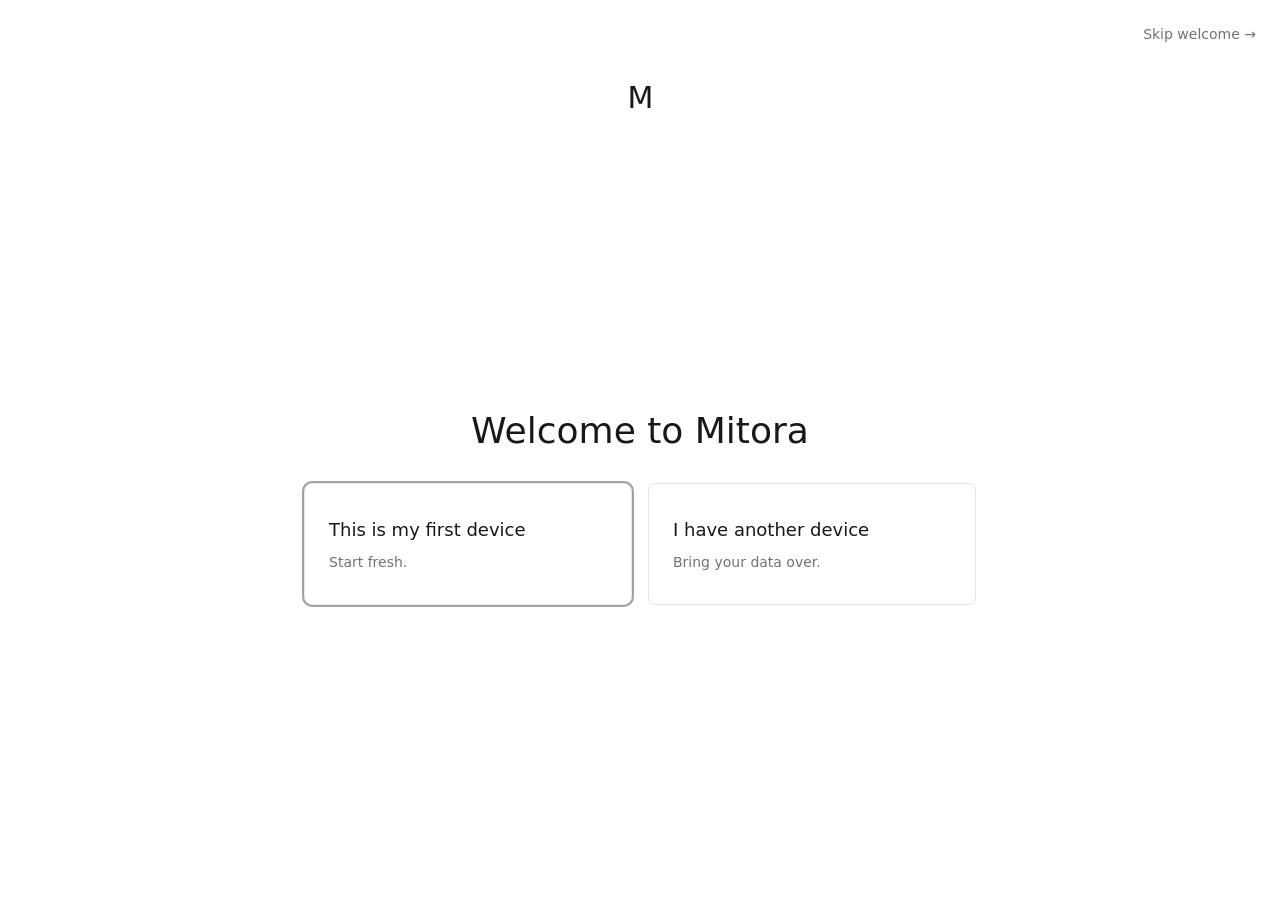
==== index.html @ 1935079d "Sync from command@6ff4329 (dirty)" ====
<!doctype html>
<html lang="en">
  <head>
    <meta charset="UTF-8" />
    <!-- Sprint 38 Phase 6a — `maximum-scale=1.0` blocks the iOS Safari
         zoom that fires when the soft keyboard opens over an input
         smaller than 16px effective. Without this, the layout zooms
         in, then the dismissed keyboard leaves a slippery 2-way
         scroll state. `user-scalable=no` is honored on Android and
         silently ignored by iOS Safari (we keep it for Android; iOS
         honors `maximum-scale=1.0` directly). Accessibility tradeoff
         accepted — Mitora's typography already meets readable sizes. -->
    <meta name="viewport" content="width=device-width, initial-scale=1.0, maximum-scale=1.0, user-scalable=no" />
    <title>Mitora</title>
    <meta name="description" content="A personal radar for the threads of fluid, high-stakes work." />
    <meta name="theme-color" content="#18181b" />

    <!-- Open Graph -->
    <meta property="og:title" content="Mitora" />
    <meta property="og:description" content="The threads of your work, kept in view." />
    <meta property="og:type" content="website" />
    <meta property="og:url" content="https://mitora.io" />
    <meta property="og:image" content="https://mitora.io/og-image.png" />

    <!-- Twitter card -->
    <meta name="twitter:card" content="summary_large_image" />
    <meta name="twitter:title" content="Mitora" />
    <meta name="twitter:description" content="The threads of your work, kept in view." />
    <meta name="twitter:image" content="https://mitora.io/og-image.png" />

    <!-- Favicons -->
    <link rel="icon" type="image/svg+xml" href="/favicon.svg" />
    <link rel="icon" type="image/png" sizes="32x32" href="/favicon-32.png" />
    <link rel="icon" type="image/png" sizes="16x16" href="/favicon-16.png" />
    <link rel="apple-touch-icon" sizes="180x180" href="/apple-touch-icon.png" />
    <script type="module" crossorigin src="/assets/index-Bx34TsAL.js"></script>
    <link rel="stylesheet" crossorigin href="/assets/index-BSaLr0aT.css">
  <link rel="manifest" href="/manifest.webmanifest"><script id="vite-plugin-pwa:register-sw" src="/registerSW.js"></script></head>
  <body class="bg-surface dark:bg-surface-dark text-zinc-900 dark:text-zinc-100 font-sans antialiased">
    <div id="root"></div>
  </body>
</html>
---- assets/index-BSaLr0aT.css ----
*,:before,:after{--tw-border-spacing-x: 0;--tw-border-spacing-y: 0;--tw-translate-x: 0;--tw-translate-y: 0;--tw-rotate: 0;--tw-skew-x: 0;--tw-skew-y: 0;--tw-scale-x: 1;--tw-scale-y: 1;--tw-pan-x: ;--tw-pan-y: ;--tw-pinch-zoom: ;--tw-scroll-snap-strictness: proximity;--tw-gradient-from-position: ;--tw-gradient-via-position: ;--tw-gradient-to-position: ;--tw-ordinal: ;--tw-slashed-zero: ;--tw-numeric-figure: ;--tw-numeric-spacing: ;--tw-numeric-fraction: ;--tw-ring-inset: ;--tw-ring-offset-width: 0px;--tw-ring-offset-color: #fff;--tw-ring-color: rgb(59 130 246 / .5);--tw-ring-offset-shadow: 0 0 #0000;--tw-ring-shadow: 0 0 #0000;--tw-shadow: 0 0 #0000;--tw-shadow-colored: 0 0 #0000;--tw-blur: ;--tw-brightness: ;--tw-contrast: ;--tw-grayscale: ;--tw-hue-rotate: ;--tw-invert: ;--tw-saturate: ;--tw-sepia: ;--tw-drop-shadow: ;--tw-backdrop-blur: ;--tw-backdrop-brightness: ;--tw-backdrop-contrast: ;--tw-backdrop-grayscale: ;--tw-backdrop-hue-rotate: ;--tw-backdrop-invert: ;--tw-backdrop-opacity: ;--tw-backdrop-saturate: ;--tw-backdrop-sepia: ;--tw-contain-size: ;--tw-contain-layout: ;--tw-contain-paint: ;--tw-contain-style: }::backdrop{--tw-border-spacing-x: 0;--tw-border-spacing-y: 0;--tw-translate-x: 0;--tw-translate-y: 0;--tw-rotate: 0;--tw-skew-x: 0;--tw-skew-y: 0;--tw-scale-x: 1;--tw-scale-y: 1;--tw-pan-x: ;--tw-pan-y: ;--tw-pinch-zoom: ;--tw-scroll-snap-strictness: proximity;--tw-gradient-from-position: ;--tw-gradient-via-position: ;--tw-gradient-to-position: ;--tw-ordinal: ;--tw-slashed-zero: ;--tw-numeric-figure: ;--tw-numeric-spacing: ;--tw-numeric-fraction: ;--tw-ring-inset: ;--tw-ring-offset-width: 0px;--tw-ring-offset-color: #fff;--tw-ring-color: rgb(59 130 246 / .5);--tw-ring-offset-shadow: 0 0 #0000;--tw-ring-shadow: 0 0 #0000;--tw-shadow: 0 0 #0000;--tw-shadow-colored: 0 0 #0000;--tw-blur: ;--tw-brightness: ;--tw-contrast: ;--tw-grayscale: ;--tw-hue-rotate: ;--tw-invert: ;--tw-saturate: ;--tw-sepia: ;--tw-drop-shadow: ;--tw-backdrop-blur: ;--tw-backdrop-brightness: ;--tw-backdrop-contrast: ;--tw-backdrop-grayscale: ;--tw-backdrop-hue-rotate: ;--tw-backdrop-invert: ;--tw-backdrop-opacity: ;--tw-backdrop-saturate: ;--tw-backdrop-sepia: ;--tw-contain-size: ;--tw-contain-layout: ;--tw-contain-paint: ;--tw-contain-style: }*,:before,:after{box-sizing:border-box;border-width:0;border-style:solid;border-color:#e5e7eb}:before,:after{--tw-content: ""}html,:host{line-height:1.5;-webkit-text-size-adjust:100%;-moz-tab-size:4;-o-tab-size:4;tab-size:4;font-family:Inter,system-ui,-apple-system,BlinkMacSystemFont,Segoe UI,Roboto,sans-serif;font-feature-settings:normal;font-variation-settings:normal;-webkit-tap-highlight-color:transparent}body{margin:0;line-height:inherit}hr{height:0;color:inherit;border-top-width:1px}abbr:where([title]){-webkit-text-decoration:underline dotted;text-decoration:underline dotted}h1,h2,h3,h4,h5,h6{font-size:inherit;font-weight:inherit}a{color:inherit;text-decoration:inherit}b,strong{font-weight:bolder}code,kbd,samp,pre{font-family:ui-monospace,SFMono-Regular,Menlo,Monaco,Consolas,Liberation Mono,Courier New,monospace;font-feature-settings:normal;font-variation-settings:normal;font-size:1em}small{font-size:80%}sub,sup{font-size:75%;line-height:0;position:relative;vertical-align:baseline}sub{bottom:-.25em}sup{top:-.5em}table{text-indent:0;border-color:inherit;border-collapse:collapse}button,input,optgroup,select,textarea{font-family:inherit;font-feature-settings:inherit;font-variation-settings:inherit;font-size:100%;font-weight:inherit;line-height:inherit;letter-spacing:inherit;color:inherit;margin:0;padding:0}button,select{text-transform:none}button,input:where([type=button]),input:where([type=reset]),input:where([type=submit]){-webkit-appearance:button;background-color:transparent;background-image:none}:-moz-focusring{outline:auto}:-moz-ui-invalid{box-shadow:none}progress{vertical-align:baseline}::-webkit-inner-spin-button,::-webkit-outer-spin-button{height:auto}[type=search]{-webkit-appearance:textfield;outline-offset:-2px}::-webkit-search-decoration{-webkit-appearance:none}::-webkit-file-upload-button{-webkit-appearance:button;font:inherit}summary{display:list-item}blockquote,dl,dd,h1,h2,h3,h4,h5,h6,hr,figure,p,pre{margin:0}fieldset{margin:0;padding:0}legend{padding:0}ol,ul,menu{list-style:none;margin:0;padding:0}dialog{padding:0}textarea{resize:vertical}input::-moz-placeholder,textarea::-moz-placeholder{opacity:1;color:#9ca3af}input::placeholder,textarea::placeholder{opacity:1;color:#9ca3af}button,[role=button]{cursor:pointer}:disabled{cursor:default}img,svg,video,canvas,audio,iframe,embed,object{display:block;vertical-align:middle}img,video{max-width:100%;height:auto}[hidden]:where(:not([hidden=until-found])){display:none}*{border-color:#00000014}@media(prefers-color-scheme:dark){*{border-color:#ffffff14}}.container{width:100%}@media(min-width:640px){.container{max-width:640px}}@media(min-width:768px){.container{max-width:768px}}@media(min-width:1024px){.container{max-width:1024px}}@media(min-width:1280px){.container{max-width:1280px}}@media(min-width:1536px){.container{max-width:1536px}}.sr-only{position:absolute;width:1px;height:1px;padding:0;margin:-1px;overflow:hidden;clip:rect(0,0,0,0);white-space:nowrap;border-width:0}.pointer-events-none{pointer-events:none}.\!visible{visibility:visible!important}.visible{visibility:visible}.invisible{visibility:hidden}.collapse{visibility:collapse}.static{position:static}.fixed{position:fixed}.absolute{position:absolute}.relative{position:relative}.sticky{position:sticky}.inset-0{top:0;right:0;bottom:0;left:0}.inset-x-0{left:0;right:0}.inset-y-0{top:0;bottom:0}.bottom-0{bottom:0}.bottom-6{bottom:1.5rem}.left-0{left:0}.left-1{left:.25rem}.left-1\/2{left:50%}.left-2\.5{left:.625rem}.left-6{left:1.5rem}.left-\[50\%\]{left:50%}.left-rail{left:3.25rem}.right-0{right:0}.right-1{right:.25rem}.right-2{right:.5rem}.right-3{right:.75rem}.right-4{right:1rem}.top-0{top:0}.top-1{top:.25rem}.top-1\/2{top:50%}.top-4{top:1rem}.top-6{top:1.5rem}.top-\[50\%\]{top:50%}.top-full{top:100%}.top-rail{top:3.25rem}.z-10{z-index:10}.z-20{z-index:20}.z-40{z-index:40}.z-50{z-index:50}.-mx-1{margin-left:-.25rem;margin-right:-.25rem}.mx-1\.5{margin-left:.375rem;margin-right:.375rem}.mx-2{margin-left:.5rem;margin-right:.5rem}.mx-3{margin-left:.75rem;margin-right:.75rem}.my-1{margin-top:.25rem;margin-bottom:.25rem}.-mb-px{margin-bottom:-1px}.-mr-1{margin-right:-.25rem}.mb-0\.5{margin-bottom:.125rem}.mb-1{margin-bottom:.25rem}.mb-1\.5{margin-bottom:.375rem}.mb-2{margin-bottom:.5rem}.mb-3{margin-bottom:.75rem}.mb-4{margin-bottom:1rem}.ml-0\.5{margin-left:.125rem}.ml-1{margin-left:.25rem}.ml-2{margin-left:.5rem}.ml-auto{margin-left:auto}.mr-1{margin-right:.25rem}.mr-2{margin-right:.5rem}.mt-0{margin-top:0}.mt-0\.5{margin-top:.125rem}.mt-1{margin-top:.25rem}.mt-1\.5{margin-top:.375rem}.mt-12{margin-top:3rem}.mt-2{margin-top:.5rem}.mt-3{margin-top:.75rem}.mt-4{margin-top:1rem}.block{display:block}.inline-block{display:inline-block}.inline{display:inline}.flex{display:flex}.inline-flex{display:inline-flex}.table{display:table}.grid{display:grid}.contents{display:contents}.hidden{display:none}.aspect-square{aspect-ratio:1 / 1}.h-0\.5{height:.125rem}.h-1{height:.25rem}.h-10{height:2.5rem}.h-14{height:3.5rem}.h-2{height:.5rem}.h-3{height:.75rem}.h-3\.5{height:.875rem}.h-4{height:1rem}.h-5{height:1.25rem}.h-6{height:1.5rem}.h-7{height:1.75rem}.h-8{height:2rem}.h-9{height:2.25rem}.h-\[100dvh\]{height:100dvh}.h-\[2px\]{height:2px}.h-\[3px\]{height:3px}.h-\[96dvh\]{height:96dvh}.h-\[var\(--radix-select-trigger-height\)\]{height:var(--radix-select-trigger-height)}.h-auto{height:auto}.h-full{height:100%}.h-px{height:1px}.h-screen{height:100vh}.max-h-40{max-height:10rem}.max-h-48{max-height:12rem}.max-h-60{max-height:15rem}.max-h-80{max-height:20rem}.max-h-96{max-height:24rem}.max-h-\[240px\]{max-height:240px}.max-h-\[300px\]{max-height:300px}.max-h-\[90dvh\]{max-height:90dvh}.max-h-\[calc\(100vh-8rem\)\]{max-height:calc(100vh - 8rem)}.min-h-0{min-height:0px}.min-h-\[44px\]{min-height:44px}.min-h-\[60px\]{min-height:60px}.min-h-\[6rem\]{min-height:6rem}.min-h-touch{min-height:2.75rem}.w-1{width:.25rem}.w-10{width:2.5rem}.w-12{width:3rem}.w-14{width:3.5rem}.w-16{width:4rem}.w-2{width:.5rem}.w-20{width:5rem}.w-24{width:6rem}.w-3{width:.75rem}.w-3\.5{width:.875rem}.w-32{width:8rem}.w-4{width:1rem}.w-48{width:12rem}.w-5{width:1.25rem}.w-56{width:14rem}.w-6{width:1.5rem}.w-64{width:16rem}.w-7{width:1.75rem}.w-72{width:18rem}.w-8{width:2rem}.w-80{width:20rem}.w-9{width:2.25rem}.w-\[24px\]{width:24px}.w-\[280px\]{width:280px}.w-\[2px\]{width:2px}.w-\[420px\]{width:420px}.w-auto{width:auto}.w-full{width:100%}.w-px{width:1px}.w-rail{width:3.25rem}.w-screen{width:100vw}.min-w-0{min-width:0px}.min-w-\[1\.25em\]{min-width:1.25em}.min-w-\[200px\]{min-width:200px}.min-w-\[320px\]{min-width:320px}.min-w-\[44px\]{min-width:44px}.min-w-\[8rem\]{min-width:8rem}.min-w-\[var\(--radix-select-trigger-width\)\]{min-width:var(--radix-select-trigger-width)}.min-w-touch{min-width:2.75rem}.max-w-2xl{max-width:42rem}.max-w-\[100px\]{max-width:100px}.max-w-\[120px\]{max-width:120px}.max-w-\[260px\]{max-width:260px}.max-w-\[320px\]{max-width:320px}.max-w-\[40vw\]{max-width:40vw}.max-w-\[85vw\]{max-width:85vw}.max-w-lg{max-width:32rem}.max-w-md{max-width:28rem}.max-w-none{max-width:none}.max-w-sm{max-width:24rem}.max-w-xl{max-width:36rem}.max-w-xs{max-width:20rem}.flex-1{flex:1 1 0%}.flex-shrink-0{flex-shrink:0}.shrink{flex-shrink:1}.shrink-0{flex-shrink:0}.grow{flex-grow:1}.border-collapse{border-collapse:collapse}.origin-\[--radix-popover-content-transform-origin\]{transform-origin:var(--radix-popover-content-transform-origin)}.origin-\[--radix-tooltip-content-transform-origin\]{transform-origin:var(--radix-tooltip-content-transform-origin)}.-translate-x-1\/2{--tw-translate-x: -50%;transform:translate(var(--tw-translate-x),var(--tw-translate-y)) rotate(var(--tw-rotate)) skew(var(--tw-skew-x)) skewY(var(--tw-skew-y)) scaleX(var(--tw-scale-x)) scaleY(var(--tw-scale-y))}.-translate-y-1\/2{--tw-translate-y: -50%;transform:translate(var(--tw-translate-x),var(--tw-translate-y)) rotate(var(--tw-rotate)) skew(var(--tw-skew-x)) skewY(var(--tw-skew-y)) scaleX(var(--tw-scale-x)) scaleY(var(--tw-scale-y))}.-translate-y-\[1\.5px\]{--tw-translate-y: -1.5px;transform:translate(var(--tw-translate-x),var(--tw-translate-y)) rotate(var(--tw-rotate)) skew(var(--tw-skew-x)) skewY(var(--tw-skew-y)) scaleX(var(--tw-scale-x)) scaleY(var(--tw-scale-y))}.translate-x-\[-50\%\]{--tw-translate-x: -50%;transform:translate(var(--tw-translate-x),var(--tw-translate-y)) rotate(var(--tw-rotate)) skew(var(--tw-skew-x)) skewY(var(--tw-skew-y)) scaleX(var(--tw-scale-x)) scaleY(var(--tw-scale-y))}.translate-y-0{--tw-translate-y: 0px;transform:translate(var(--tw-translate-x),var(--tw-translate-y)) rotate(var(--tw-rotate)) skew(var(--tw-skew-x)) skewY(var(--tw-skew-y)) scaleX(var(--tw-scale-x)) scaleY(var(--tw-scale-y))}.translate-y-2{--tw-translate-y: .5rem;transform:translate(var(--tw-translate-x),var(--tw-translate-y)) rotate(var(--tw-rotate)) skew(var(--tw-skew-x)) skewY(var(--tw-skew-y)) scaleX(var(--tw-scale-x)) scaleY(var(--tw-scale-y))}.translate-y-\[-50\%\]{--tw-translate-y: -50%;transform:translate(var(--tw-translate-x),var(--tw-translate-y)) rotate(var(--tw-rotate)) skew(var(--tw-skew-x)) skewY(var(--tw-skew-y)) scaleX(var(--tw-scale-x)) scaleY(var(--tw-scale-y))}.rotate-90{--tw-rotate: 90deg;transform:translate(var(--tw-translate-x),var(--tw-translate-y)) rotate(var(--tw-rotate)) skew(var(--tw-skew-x)) skewY(var(--tw-skew-y)) scaleX(var(--tw-scale-x)) scaleY(var(--tw-scale-y))}.transform{transform:translate(var(--tw-translate-x),var(--tw-translate-y)) rotate(var(--tw-rotate)) skew(var(--tw-skew-x)) skewY(var(--tw-skew-y)) scaleX(var(--tw-scale-x)) scaleY(var(--tw-scale-y))}@keyframes fade-out{0%{opacity:1}to{opacity:0;height:0;padding:0;margin:0;overflow:hidden}}.animate-fade-out{animation:fade-out .4s ease-out forwards}@keyframes pulse{50%{opacity:.5}}.animate-pulse{animation:pulse 2s cubic-bezier(.4,0,.6,1) infinite}@keyframes slide-in{0%{transform:translate(100%)}to{transform:translate(0)}}.animate-slide-in{animation:slide-in .15s ease-out}@keyframes spin{to{transform:rotate(360deg)}}.animate-spin{animation:spin 1s linear infinite}.cursor-default{cursor:default}.cursor-grab{cursor:grab}.cursor-grabbing{cursor:grabbing}.cursor-help{cursor:help}.cursor-not-allowed{cursor:not-allowed}.cursor-pointer{cursor:pointer}.cursor-text{cursor:text}.touch-none{touch-action:none}.select-none{-webkit-user-select:none;-moz-user-select:none;user-select:none}.resize-y{resize:vertical}.resize{resize:both}.grid-cols-1{grid-template-columns:repeat(1,minmax(0,1fr))}.grid-cols-\[1fr_minmax\(0\,auto\)_1fr\]{grid-template-columns:1fr minmax(0,auto) 1fr}.flex-row{flex-direction:row}.flex-col{flex-direction:column}.flex-col-reverse{flex-direction:column-reverse}.flex-wrap{flex-wrap:wrap}.items-start{align-items:flex-start}.items-center{align-items:center}.items-baseline{align-items:baseline}.items-stretch{align-items:stretch}.justify-start{justify-content:flex-start}.justify-end{justify-content:flex-end}.justify-center{justify-content:center}.justify-between{justify-content:space-between}.gap-0{gap:0px}.gap-0\.5{gap:.125rem}.gap-1{gap:.25rem}.gap-1\.5{gap:.375rem}.gap-2{gap:.5rem}.gap-3{gap:.75rem}.gap-4{gap:1rem}.gap-6{gap:1.5rem}.gap-8{gap:2rem}.gap-x-2{-moz-column-gap:.5rem;column-gap:.5rem}.gap-y-1{row-gap:.25rem}.space-y-0\.5>:not([hidden])~:not([hidden]){--tw-space-y-reverse: 0;margin-top:calc(.125rem * calc(1 - var(--tw-space-y-reverse)));margin-bottom:calc(.125rem * var(--tw-space-y-reverse))}.space-y-1>:not([hidden])~:not([hidden]){--tw-space-y-reverse: 0;margin-top:calc(.25rem * calc(1 - var(--tw-space-y-reverse)));margin-bottom:calc(.25rem * var(--tw-space-y-reverse))}.space-y-1\.5>:not([hidden])~:not([hidden]){--tw-space-y-reverse: 0;margin-top:calc(.375rem * calc(1 - var(--tw-space-y-reverse)));margin-bottom:calc(.375rem * var(--tw-space-y-reverse))}.space-y-2>:not([hidden])~:not([hidden]){--tw-space-y-reverse: 0;margin-top:calc(.5rem * calc(1 - var(--tw-space-y-reverse)));margin-bottom:calc(.5rem * var(--tw-space-y-reverse))}.space-y-3>:not([hidden])~:not([hidden]){--tw-space-y-reverse: 0;margin-top:calc(.75rem * calc(1 - var(--tw-space-y-reverse)));margin-bottom:calc(.75rem * var(--tw-space-y-reverse))}.space-y-4>:not([hidden])~:not([hidden]){--tw-space-y-reverse: 0;margin-top:calc(1rem * calc(1 - var(--tw-space-y-reverse)));margin-bottom:calc(1rem * var(--tw-space-y-reverse))}.space-y-5>:not([hidden])~:not([hidden]){--tw-space-y-reverse: 0;margin-top:calc(1.25rem * calc(1 - var(--tw-space-y-reverse)));margin-bottom:calc(1.25rem * var(--tw-space-y-reverse))}.space-y-6>:not([hidden])~:not([hidden]){--tw-space-y-reverse: 0;margin-top:calc(1.5rem * calc(1 - var(--tw-space-y-reverse)));margin-bottom:calc(1.5rem * var(--tw-space-y-reverse))}.divide-y>:not([hidden])~:not([hidden]){--tw-divide-y-reverse: 0;border-top-width:calc(1px * calc(1 - var(--tw-divide-y-reverse)));border-bottom-width:calc(1px * var(--tw-divide-y-reverse))}.divide-zinc-200>:not([hidden])~:not([hidden]){--tw-divide-opacity: 1;border-color:rgb(228 228 231 / var(--tw-divide-opacity, 1))}.justify-self-start{justify-self:start}.justify-self-end{justify-self:end}.overflow-hidden{overflow:hidden}.overflow-x-auto{overflow-x:auto}.overflow-y-auto{overflow-y:auto}.overflow-x-hidden{overflow-x:hidden}.truncate{overflow:hidden;text-overflow:ellipsis;white-space:nowrap}.whitespace-normal{white-space:normal}.whitespace-nowrap{white-space:nowrap}.break-all{word-break:break-all}.rounded{border-radius:.25rem}.rounded-full{border-radius:9999px}.rounded-lg{border-radius:.5rem}.rounded-md{border-radius:.375rem}.rounded-none{border-radius:0}.rounded-sm{border-radius:.125rem}.rounded-r{border-top-right-radius:.25rem;border-bottom-right-radius:.25rem}.rounded-t-xl{border-top-left-radius:.75rem;border-top-right-radius:.75rem}.border{border-width:1px}.border-0{border-width:0px}.border-2{border-width:2px}.border-b{border-bottom-width:1px}.border-b-0{border-bottom-width:0px}.border-b-2{border-bottom-width:2px}.border-l{border-left-width:1px}.border-l-\[3px\]{border-left-width:3px}.border-r{border-right-width:1px}.border-t{border-top-width:1px}.border-t-2{border-top-width:2px}.border-dashed{border-style:dashed}.border-border-subtle{border-color:#00000014}.border-border-subtle-dark\/40{border-color:#fff6}.border-border-subtle\/40{border-color:#0006}.border-functional-accent{--tw-border-opacity: 1;border-color:rgb(37 99 235 / var(--tw-border-opacity, 1))}.border-functional-accent\/30{border-color:#2563eb4d}.border-functional-fire{--tw-border-opacity: 1;border-color:rgb(220 38 38 / var(--tw-border-opacity, 1))}.border-functional-fire\/30{border-color:#dc26264d}.border-functional-fire\/60{border-color:#dc262699}.border-transparent{border-color:transparent}.border-white\/15{border-color:#ffffff26}.border-zinc-100{--tw-border-opacity: 1;border-color:rgb(244 244 245 / var(--tw-border-opacity, 1))}.border-zinc-200{--tw-border-opacity: 1;border-color:rgb(228 228 231 / var(--tw-border-opacity, 1))}.border-zinc-200\/60{border-color:#e4e4e799}.border-zinc-300{--tw-border-opacity: 1;border-color:rgb(212 212 216 / var(--tw-border-opacity, 1))}.bg-black\/50{background-color:#00000080}.bg-black\/80{background-color:#000c}.bg-blue-100{--tw-bg-opacity: 1;background-color:rgb(219 234 254 / var(--tw-bg-opacity, 1))}.bg-border-subtle{background-color:#00000014}.bg-functional-accent{--tw-bg-opacity: 1;background-color:rgb(37 99 235 / var(--tw-bg-opacity, 1))}.bg-functional-accent\/10{background-color:#2563eb1a}.bg-functional-accent\/15{background-color:#2563eb26}.bg-functional-accent\/20{background-color:#2563eb33}.bg-functional-accent\/5{background-color:#2563eb0d}.bg-functional-fire\/5{background-color:#dc26260d}.bg-purple-100{--tw-bg-opacity: 1;background-color:rgb(243 232 255 / var(--tw-bg-opacity, 1))}.bg-red-600{--tw-bg-opacity: 1;background-color:rgb(220 38 38 / var(--tw-bg-opacity, 1))}.bg-surface{--tw-bg-opacity: 1;background-color:rgb(250 250 250 / var(--tw-bg-opacity, 1))}.bg-surface-detail-offset{--tw-bg-opacity: 1;background-color:rgb(245 245 245 / var(--tw-bg-opacity, 1))}.bg-surface-rail{--tw-bg-opacity: 1;background-color:rgb(24 24 27 / var(--tw-bg-opacity, 1))}.bg-transparent{background-color:transparent}.bg-white{--tw-bg-opacity: 1;background-color:rgb(255 255 255 / var(--tw-bg-opacity, 1))}.bg-white\/10{background-color:#ffffff1a}.bg-zinc-100{--tw-bg-opacity: 1;background-color:rgb(244 244 245 / var(--tw-bg-opacity, 1))}.bg-zinc-100\/40{background-color:#f4f4f566}.bg-zinc-100\/60{background-color:#f4f4f599}.bg-zinc-200{--tw-bg-opacity: 1;background-color:rgb(228 228 231 / var(--tw-bg-opacity, 1))}.bg-zinc-200\/60{background-color:#e4e4e799}.bg-zinc-300{--tw-bg-opacity: 1;background-color:rgb(212 212 216 / var(--tw-bg-opacity, 1))}.bg-zinc-50{--tw-bg-opacity: 1;background-color:rgb(250 250 250 / var(--tw-bg-opacity, 1))}.bg-zinc-50\/60{background-color:#fafafa99}.bg-zinc-50\/95{background-color:#fafafaf2}.bg-zinc-800{--tw-bg-opacity: 1;background-color:rgb(39 39 42 / var(--tw-bg-opacity, 1))}.bg-zinc-900{--tw-bg-opacity: 1;background-color:rgb(24 24 27 / var(--tw-bg-opacity, 1))}.bg-zinc-900\/40{background-color:#18181b66}.bg-zinc-950\/50{background-color:#09090b80}.fill-current{fill:currentColor}.p-0{padding:0}.p-1{padding:.25rem}.p-2{padding:.5rem}.p-3{padding:.75rem}.p-4{padding:1rem}.p-5{padding:1.25rem}.p-6{padding:1.5rem}.px-0{padding-left:0;padding-right:0}.px-1{padding-left:.25rem;padding-right:.25rem}.px-1\.5{padding-left:.375rem;padding-right:.375rem}.px-2{padding-left:.5rem;padding-right:.5rem}.px-2\.5{padding-left:.625rem;padding-right:.625rem}.px-3{padding-left:.75rem;padding-right:.75rem}.px-4{padding-left:1rem;padding-right:1rem}.px-5{padding-left:1.25rem;padding-right:1.25rem}.px-6{padding-left:1.5rem;padding-right:1.5rem}.py-0{padding-top:0;padding-bottom:0}.py-0\.5{padding-top:.125rem;padding-bottom:.125rem}.py-1{padding-top:.25rem;padding-bottom:.25rem}.py-1\.5{padding-top:.375rem;padding-bottom:.375rem}.py-2{padding-top:.5rem;padding-bottom:.5rem}.py-2\.5{padding-top:.625rem;padding-bottom:.625rem}.py-3{padding-top:.75rem;padding-bottom:.75rem}.py-5{padding-top:1.25rem;padding-bottom:1.25rem}.py-6{padding-top:1.5rem;padding-bottom:1.5rem}.py-8{padding-top:2rem;padding-bottom:2rem}.py-px{padding-top:1px;padding-bottom:1px}.pb-1{padding-bottom:.25rem}.pb-2{padding-bottom:.5rem}.pb-3{padding-bottom:.75rem}.pl-2{padding-left:.5rem}.pl-8{padding-left:2rem}.pr-2{padding-right:.5rem}.pr-3{padding-right:.75rem}.pr-6{padding-right:1.5rem}.pr-8{padding-right:2rem}.pt-0\.5{padding-top:.125rem}.pt-1{padding-top:.25rem}.pt-1\.5{padding-top:.375rem}.pt-2{padding-top:.5rem}.pt-3{padding-top:.75rem}.pt-4{padding-top:1rem}.text-left{text-align:left}.text-center{text-align:center}.align-top{vertical-align:top}.font-mono{font-family:ui-monospace,SFMono-Regular,Menlo,Monaco,Consolas,Liberation Mono,Courier New,monospace}.font-sans{font-family:Inter,system-ui,-apple-system,BlinkMacSystemFont,Segoe UI,Roboto,sans-serif}.text-2xl{font-size:1.5rem;line-height:2rem}.text-3xl{font-size:1.875rem;line-height:2.25rem}.text-4xl{font-size:2.25rem;line-height:2.5rem}.text-\[0\.625rem\]{font-size:.625rem}.text-\[0\.7rem\]{font-size:.7rem}.text-\[0\.85em\]{font-size:.85em}.text-\[0\.8rem\]{font-size:.8rem}.text-\[1\.25rem\]{font-size:1.25rem}.text-\[10px\]{font-size:10px}.text-\[11px\]{font-size:11px}.text-base{font-size:1rem;line-height:1.5rem}.text-detail-body{font-size:.875rem;line-height:1.6}.text-group-header{font-size:.6875rem;line-height:1.2;letter-spacing:.08em}.text-lg{font-size:1.125rem;line-height:1.75rem}.text-sm{font-size:.875rem;line-height:1.25rem}.text-track-meta{font-size:.8125rem;line-height:1.4}.text-track-title{font-size:.9375rem;line-height:1.4}.text-xs{font-size:.75rem;line-height:1rem}.font-medium{font-weight:500}.font-normal{font-weight:400}.font-semibold{font-weight:600}.uppercase{text-transform:uppercase}.lowercase{text-transform:lowercase}.capitalize{text-transform:capitalize}.italic{font-style:italic}.tabular-nums{--tw-numeric-spacing: tabular-nums;font-variant-numeric:var(--tw-ordinal) var(--tw-slashed-zero) var(--tw-numeric-figure) var(--tw-numeric-spacing) var(--tw-numeric-fraction)}.leading-none{line-height:1}.leading-snug{line-height:1.375}.leading-tight{line-height:1.25}.tracking-\[-0\.02em\]{letter-spacing:-.02em}.tracking-\[-0\.03em\]{letter-spacing:-.03em}.tracking-tight{letter-spacing:-.025em}.tracking-wide{letter-spacing:.025em}.tracking-wider{letter-spacing:.05em}.tracking-widest{letter-spacing:.1em}.text-amber-500{--tw-text-opacity: 1;color:rgb(245 158 11 / var(--tw-text-opacity, 1))}.text-blue-700{--tw-text-opacity: 1;color:rgb(29 78 216 / var(--tw-text-opacity, 1))}.text-current{color:currentColor}.text-functional-accent{--tw-text-opacity: 1;color:rgb(37 99 235 / var(--tw-text-opacity, 1))}.text-functional-accent\/80{color:#2563ebcc}.text-functional-fire{--tw-text-opacity: 1;color:rgb(220 38 38 / var(--tw-text-opacity, 1))}.text-functional-warn{--tw-text-opacity: 1;color:rgb(217 119 6 / var(--tw-text-opacity, 1))}.text-purple-700{--tw-text-opacity: 1;color:rgb(126 34 206 / var(--tw-text-opacity, 1))}.text-white{--tw-text-opacity: 1;color:rgb(255 255 255 / var(--tw-text-opacity, 1))}.text-zinc-100{--tw-text-opacity: 1;color:rgb(244 244 245 / var(--tw-text-opacity, 1))}.text-zinc-300{--tw-text-opacity: 1;color:rgb(212 212 216 / var(--tw-text-opacity, 1))}.text-zinc-400{--tw-text-opacity: 1;color:rgb(161 161 170 / var(--tw-text-opacity, 1))}.text-zinc-50{--tw-text-opacity: 1;color:rgb(250 250 250 / var(--tw-text-opacity, 1))}.text-zinc-500{--tw-text-opacity: 1;color:rgb(113 113 122 / var(--tw-text-opacity, 1))}.text-zinc-600{--tw-text-opacity: 1;color:rgb(82 82 91 / var(--tw-text-opacity, 1))}.text-zinc-700{--tw-text-opacity: 1;color:rgb(63 63 70 / var(--tw-text-opacity, 1))}.text-zinc-800{--tw-text-opacity: 1;color:rgb(39 39 42 / var(--tw-text-opacity, 1))}.text-zinc-900{--tw-text-opacity: 1;color:rgb(24 24 27 / var(--tw-text-opacity, 1))}.text-zinc-950{--tw-text-opacity: 1;color:rgb(9 9 11 / var(--tw-text-opacity, 1))}.underline{text-decoration-line:underline}.decoration-functional-fire{text-decoration-color:#dc2626}.decoration-wavy{text-decoration-style:wavy}.underline-offset-2{text-underline-offset:2px}.underline-offset-4{text-underline-offset:4px}.antialiased{-webkit-font-smoothing:antialiased;-moz-osx-font-smoothing:grayscale}.opacity-0{opacity:0}.opacity-100{opacity:1}.opacity-40{opacity:.4}.opacity-50{opacity:.5}.opacity-60{opacity:.6}.opacity-70{opacity:.7}.opacity-80{opacity:.8}.opacity-90{opacity:.9}.shadow{--tw-shadow: 0 1px 3px 0 rgb(0 0 0 / .1), 0 1px 2px -1px rgb(0 0 0 / .1);--tw-shadow-colored: 0 1px 3px 0 var(--tw-shadow-color), 0 1px 2px -1px var(--tw-shadow-color);box-shadow:var(--tw-ring-offset-shadow, 0 0 #0000),var(--tw-ring-shadow, 0 0 #0000),var(--tw-shadow)}.shadow-\[0_0_4px_rgba\(0\,0\,0\,0\.15\)\]{--tw-shadow: 0 0 4px rgba(0,0,0,.15);--tw-shadow-colored: 0 0 4px var(--tw-shadow-color);box-shadow:var(--tw-ring-offset-shadow, 0 0 #0000),var(--tw-ring-shadow, 0 0 #0000),var(--tw-shadow)}.shadow-lg{--tw-shadow: 0 10px 15px -3px rgb(0 0 0 / .1), 0 4px 6px -4px rgb(0 0 0 / .1);--tw-shadow-colored: 0 10px 15px -3px var(--tw-shadow-color), 0 4px 6px -4px var(--tw-shadow-color);box-shadow:var(--tw-ring-offset-shadow, 0 0 #0000),var(--tw-ring-shadow, 0 0 #0000),var(--tw-shadow)}.shadow-md{--tw-shadow: 0 4px 6px -1px rgb(0 0 0 / .1), 0 2px 4px -2px rgb(0 0 0 / .1);--tw-shadow-colored: 0 4px 6px -1px var(--tw-shadow-color), 0 2px 4px -2px var(--tw-shadow-color);box-shadow:var(--tw-ring-offset-shadow, 0 0 #0000),var(--tw-ring-shadow, 0 0 #0000),var(--tw-shadow)}.shadow-sm{--tw-shadow: 0 1px 2px 0 rgb(0 0 0 / .05);--tw-shadow-colored: 0 1px 2px 0 var(--tw-shadow-color);box-shadow:var(--tw-ring-offset-shadow, 0 0 #0000),var(--tw-ring-shadow, 0 0 #0000),var(--tw-shadow)}.shadow-xl{--tw-shadow: 0 20px 25px -5px rgb(0 0 0 / .1), 0 8px 10px -6px rgb(0 0 0 / .1);--tw-shadow-colored: 0 20px 25px -5px var(--tw-shadow-color), 0 8px 10px -6px var(--tw-shadow-color);box-shadow:var(--tw-ring-offset-shadow, 0 0 #0000),var(--tw-ring-shadow, 0 0 #0000),var(--tw-shadow)}.outline-none{outline:2px solid transparent;outline-offset:2px}.outline{outline-style:solid}.ring{--tw-ring-offset-shadow: var(--tw-ring-inset) 0 0 0 var(--tw-ring-offset-width) var(--tw-ring-offset-color);--tw-ring-shadow: var(--tw-ring-inset) 0 0 0 calc(3px + var(--tw-ring-offset-width)) var(--tw-ring-color);box-shadow:var(--tw-ring-offset-shadow),var(--tw-ring-shadow),var(--tw-shadow, 0 0 #0000)}.ring-0{--tw-ring-offset-shadow: var(--tw-ring-inset) 0 0 0 var(--tw-ring-offset-width) var(--tw-ring-offset-color);--tw-ring-shadow: var(--tw-ring-inset) 0 0 0 calc(0px + var(--tw-ring-offset-width)) var(--tw-ring-color);box-shadow:var(--tw-ring-offset-shadow),var(--tw-ring-shadow),var(--tw-shadow, 0 0 #0000)}.ring-1{--tw-ring-offset-shadow: var(--tw-ring-inset) 0 0 0 var(--tw-ring-offset-width) var(--tw-ring-offset-color);--tw-ring-shadow: var(--tw-ring-inset) 0 0 0 calc(1px + var(--tw-ring-offset-width)) var(--tw-ring-color);box-shadow:var(--tw-ring-offset-shadow),var(--tw-ring-shadow),var(--tw-shadow, 0 0 #0000)}.ring-2{--tw-ring-offset-shadow: var(--tw-ring-inset) 0 0 0 var(--tw-ring-offset-width) var(--tw-ring-offset-color);--tw-ring-shadow: var(--tw-ring-inset) 0 0 0 calc(2px + var(--tw-ring-offset-width)) var(--tw-ring-color);box-shadow:var(--tw-ring-offset-shadow),var(--tw-ring-shadow),var(--tw-shadow, 0 0 #0000)}.ring-inset{--tw-ring-inset: inset}.ring-functional-accent{--tw-ring-opacity: 1;--tw-ring-color: rgb(37 99 235 / var(--tw-ring-opacity, 1))}.ring-functional-accent\/40{--tw-ring-color: rgb(37 99 235 / .4)}.ring-offset-white{--tw-ring-offset-color: #fff}.blur{--tw-blur: blur(8px);filter:var(--tw-blur) var(--tw-brightness) var(--tw-contrast) var(--tw-grayscale) var(--tw-hue-rotate) var(--tw-invert) var(--tw-saturate) var(--tw-sepia) var(--tw-drop-shadow)}.filter{filter:var(--tw-blur) var(--tw-brightness) var(--tw-contrast) var(--tw-grayscale) var(--tw-hue-rotate) var(--tw-invert) var(--tw-saturate) var(--tw-sepia) var(--tw-drop-shadow)}.backdrop-blur{--tw-backdrop-blur: blur(8px);-webkit-backdrop-filter:var(--tw-backdrop-blur) var(--tw-backdrop-brightness) var(--tw-backdrop-contrast) var(--tw-backdrop-grayscale) var(--tw-backdrop-hue-rotate) var(--tw-backdrop-invert) var(--tw-backdrop-opacity) var(--tw-backdrop-saturate) var(--tw-backdrop-sepia);backdrop-filter:var(--tw-backdrop-blur) var(--tw-backdrop-brightness) var(--tw-backdrop-contrast) var(--tw-backdrop-grayscale) var(--tw-backdrop-hue-rotate) var(--tw-backdrop-invert) var(--tw-backdrop-opacity) var(--tw-backdrop-saturate) var(--tw-backdrop-sepia)}.backdrop-blur-sm{--tw-backdrop-blur: blur(4px);-webkit-backdrop-filter:var(--tw-backdrop-blur) var(--tw-backdrop-brightness) var(--tw-backdrop-contrast) var(--tw-backdrop-grayscale) var(--tw-backdrop-hue-rotate) var(--tw-backdrop-invert) var(--tw-backdrop-opacity) var(--tw-backdrop-saturate) var(--tw-backdrop-sepia);backdrop-filter:var(--tw-backdrop-blur) var(--tw-backdrop-brightness) var(--tw-backdrop-contrast) var(--tw-backdrop-grayscale) var(--tw-backdrop-hue-rotate) var(--tw-backdrop-invert) var(--tw-backdrop-opacity) var(--tw-backdrop-saturate) var(--tw-backdrop-sepia)}.transition{transition-property:color,background-color,border-color,text-decoration-color,fill,stroke,opacity,box-shadow,transform,filter,backdrop-filter;transition-timing-function:cubic-bezier(.4,0,.2,1);transition-duration:.15s}.transition-\[width\]{transition-property:width;transition-timing-function:cubic-bezier(.4,0,.2,1);transition-duration:.15s}.transition-all{transition-property:all;transition-timing-function:cubic-bezier(.4,0,.2,1);transition-duration:.15s}.transition-colors{transition-property:color,background-color,border-color,text-decoration-color,fill,stroke;transition-timing-function:cubic-bezier(.4,0,.2,1);transition-duration:.15s}.transition-none{transition-property:none}.transition-opacity{transition-property:opacity;transition-timing-function:cubic-bezier(.4,0,.2,1);transition-duration:.15s}.transition-transform{transition-property:transform;transition-timing-function:cubic-bezier(.4,0,.2,1);transition-duration:.15s}.duration-150{transition-duration:.15s}.duration-200{transition-duration:.2s}.duration-500{transition-duration:.5s}.duration-\[220ms\]{transition-duration:.22s}.ease-in-out{transition-timing-function:cubic-bezier(.4,0,.2,1)}.ease-out{transition-timing-function:cubic-bezier(0,0,.2,1)}.tiptap p.is-editor-empty:first-child:before{content:attr(data-placeholder);float:left;pointer-events:none;height:0;--tw-text-opacity: 1;color:rgb(161 161 170 / var(--tw-text-opacity, 1))}@media(prefers-color-scheme:dark){.tiptap p.is-editor-empty:first-child:before{--tw-text-opacity: 1;color:rgb(82 82 91 / var(--tw-text-opacity, 1))}}.tiptap{outline:none}.tiptap p{margin:0}@media(pointer:coarse){.sprint56-dwell-ring-host{position:relative}.sprint56-dwell-ring-host:after{content:"";position:absolute;top:0;right:0;bottom:0;left:0;pointer-events:none;border-radius:.125rem;box-shadow:0 0 0 1px #3b82f600;transition:box-shadow .25s ease-out}.sprint56-dwell-ring-host:active:after{box-shadow:0 0 0 1px #3b82f6}}.placeholder\:italic::-moz-placeholder{font-style:italic}.placeholder\:italic::placeholder{font-style:italic}.placeholder\:text-zinc-400::-moz-placeholder{--tw-text-opacity: 1;color:rgb(161 161 170 / var(--tw-text-opacity, 1))}.placeholder\:text-zinc-400::placeholder{--tw-text-opacity: 1;color:rgb(161 161 170 / var(--tw-text-opacity, 1))}.placeholder\:text-zinc-500::-moz-placeholder{--tw-text-opacity: 1;color:rgb(113 113 122 / var(--tw-text-opacity, 1))}.placeholder\:text-zinc-500::placeholder{--tw-text-opacity: 1;color:rgb(113 113 122 / var(--tw-text-opacity, 1))}.placeholder\:text-zinc-900::-moz-placeholder{--tw-text-opacity: 1;color:rgb(24 24 27 / var(--tw-text-opacity, 1))}.placeholder\:text-zinc-900::placeholder{--tw-text-opacity: 1;color:rgb(24 24 27 / var(--tw-text-opacity, 1))}.before\:absolute:before{content:var(--tw-content);position:absolute}.before\:bottom-1:before{content:var(--tw-content);bottom:.25rem}.before\:left-1\/2:before{content:var(--tw-content);left:50%}.before\:h-1:before{content:var(--tw-content);height:.25rem}.before\:w-1:before{content:var(--tw-content);width:.25rem}.before\:-translate-x-1\/2:before{content:var(--tw-content);--tw-translate-x: -50%;transform:translate(var(--tw-translate-x),var(--tw-translate-y)) rotate(var(--tw-rotate)) skew(var(--tw-skew-x)) skewY(var(--tw-skew-y)) scaleX(var(--tw-scale-x)) scaleY(var(--tw-scale-y))}.before\:rounded-full:before{content:var(--tw-content);border-radius:9999px}.before\:bg-zinc-400:before{content:var(--tw-content);--tw-bg-opacity: 1;background-color:rgb(161 161 170 / var(--tw-bg-opacity, 1))}.first\:mt-1:first-child{margin-top:.25rem}.focus-within\:ring-1:focus-within{--tw-ring-offset-shadow: var(--tw-ring-inset) 0 0 0 var(--tw-ring-offset-width) var(--tw-ring-offset-color);--tw-ring-shadow: var(--tw-ring-inset) 0 0 0 calc(1px + var(--tw-ring-offset-width)) var(--tw-ring-color);box-shadow:var(--tw-ring-offset-shadow),var(--tw-ring-shadow),var(--tw-shadow, 0 0 #0000)}.focus-within\:ring-functional-accent:focus-within{--tw-ring-opacity: 1;--tw-ring-color: rgb(37 99 235 / var(--tw-ring-opacity, 1))}.hover\:border-functional-done:hover{--tw-border-opacity: 1;border-color:rgb(22 163 74 / var(--tw-border-opacity, 1))}.hover\:border-zinc-300:hover{--tw-border-opacity: 1;border-color:rgb(212 212 216 / var(--tw-border-opacity, 1))}.hover\:border-zinc-400:hover{--tw-border-opacity: 1;border-color:rgb(161 161 170 / var(--tw-border-opacity, 1))}.hover\:bg-black\/10:hover{background-color:#0000001a}.hover\:bg-blue-200:hover{--tw-bg-opacity: 1;background-color:rgb(191 219 254 / var(--tw-bg-opacity, 1))}.hover\:bg-functional-accent\/10:hover{background-color:#2563eb1a}.hover\:bg-functional-accent\/5:hover{background-color:#2563eb0d}.hover\:bg-functional-accent\/90:hover{background-color:#2563ebe6}.hover\:bg-functional-done\/10:hover{background-color:#16a34a1a}.hover\:bg-functional-fire\/10:hover{background-color:#dc26261a}.hover\:bg-purple-200:hover{--tw-bg-opacity: 1;background-color:rgb(233 213 255 / var(--tw-bg-opacity, 1))}.hover\:bg-red-600\/90:hover{background-color:#dc2626e6}.hover\:bg-white\/5:hover{background-color:#ffffff0d}.hover\:bg-zinc-100:hover{--tw-bg-opacity: 1;background-color:rgb(244 244 245 / var(--tw-bg-opacity, 1))}.hover\:bg-zinc-100\/60:hover{background-color:#f4f4f599}.hover\:bg-zinc-200:hover{--tw-bg-opacity: 1;background-color:rgb(228 228 231 / var(--tw-bg-opacity, 1))}.hover\:bg-zinc-50:hover{--tw-bg-opacity: 1;background-color:rgb(250 250 250 / var(--tw-bg-opacity, 1))}.hover\:bg-zinc-700:hover{--tw-bg-opacity: 1;background-color:rgb(63 63 70 / var(--tw-bg-opacity, 1))}.hover\:bg-zinc-900\/90:hover{background-color:#18181be6}.hover\:text-amber-600:hover{--tw-text-opacity: 1;color:rgb(217 119 6 / var(--tw-text-opacity, 1))}.hover\:text-functional-accent:hover{--tw-text-opacity: 1;color:rgb(37 99 235 / var(--tw-text-opacity, 1))}.hover\:text-functional-accent\/80:hover{color:#2563ebcc}.hover\:text-functional-done:hover{--tw-text-opacity: 1;color:rgb(22 163 74 / var(--tw-text-opacity, 1))}.hover\:text-functional-fire:hover{--tw-text-opacity: 1;color:rgb(220 38 38 / var(--tw-text-opacity, 1))}.hover\:text-zinc-300:hover{--tw-text-opacity: 1;color:rgb(212 212 216 / var(--tw-text-opacity, 1))}.hover\:text-zinc-400:hover{--tw-text-opacity: 1;color:rgb(161 161 170 / var(--tw-text-opacity, 1))}.hover\:text-zinc-600:hover{--tw-text-opacity: 1;color:rgb(82 82 91 / var(--tw-text-opacity, 1))}.hover\:text-zinc-700:hover{--tw-text-opacity: 1;color:rgb(63 63 70 / var(--tw-text-opacity, 1))}.hover\:text-zinc-800:hover{--tw-text-opacity: 1;color:rgb(39 39 42 / var(--tw-text-opacity, 1))}.hover\:text-zinc-900:hover{--tw-text-opacity: 1;color:rgb(24 24 27 / var(--tw-text-opacity, 1))}.hover\:underline:hover{text-decoration-line:underline}.hover\:opacity-100:hover{opacity:1}.hover\:opacity-80:hover{opacity:.8}.hover\:ring-1:hover{--tw-ring-offset-shadow: var(--tw-ring-inset) 0 0 0 var(--tw-ring-offset-width) var(--tw-ring-offset-color);--tw-ring-shadow: var(--tw-ring-inset) 0 0 0 calc(1px + var(--tw-ring-offset-width)) var(--tw-ring-color);box-shadow:var(--tw-ring-offset-shadow),var(--tw-ring-shadow),var(--tw-shadow, 0 0 #0000)}.hover\:ring-blue-300\/60:hover{--tw-ring-color: rgb(147 197 253 / .6)}.hover\:ring-purple-300\/60:hover{--tw-ring-color: rgb(216 180 254 / .6)}.focus\:border-functional-accent:focus{--tw-border-opacity: 1;border-color:rgb(37 99 235 / var(--tw-border-opacity, 1))}.focus\:border-zinc-400:focus{--tw-border-opacity: 1;border-color:rgb(161 161 170 / var(--tw-border-opacity, 1))}.focus\:bg-zinc-100:focus{--tw-bg-opacity: 1;background-color:rgb(244 244 245 / var(--tw-bg-opacity, 1))}.focus\:text-zinc-900:focus{--tw-text-opacity: 1;color:rgb(24 24 27 / var(--tw-text-opacity, 1))}.focus\:outline-none:focus{outline:2px solid transparent;outline-offset:2px}.focus\:ring-1:focus{--tw-ring-offset-shadow: var(--tw-ring-inset) 0 0 0 var(--tw-ring-offset-width) var(--tw-ring-offset-color);--tw-ring-shadow: var(--tw-ring-inset) 0 0 0 calc(1px + var(--tw-ring-offset-width)) var(--tw-ring-color);box-shadow:var(--tw-ring-offset-shadow),var(--tw-ring-shadow),var(--tw-shadow, 0 0 #0000)}.focus\:ring-2:focus{--tw-ring-offset-shadow: var(--tw-ring-inset) 0 0 0 var(--tw-ring-offset-width) var(--tw-ring-offset-color);--tw-ring-shadow: var(--tw-ring-inset) 0 0 0 calc(2px + var(--tw-ring-offset-width)) var(--tw-ring-color);box-shadow:var(--tw-ring-offset-shadow),var(--tw-ring-shadow),var(--tw-shadow, 0 0 #0000)}.focus\:ring-functional-accent:focus{--tw-ring-opacity: 1;--tw-ring-color: rgb(37 99 235 / var(--tw-ring-opacity, 1))}.focus\:ring-zinc-400:focus{--tw-ring-opacity: 1;--tw-ring-color: rgb(161 161 170 / var(--tw-ring-opacity, 1))}.focus\:ring-offset-2:focus{--tw-ring-offset-width: 2px}.focus-visible\:outline-none:focus-visible{outline:2px solid transparent;outline-offset:2px}.focus-visible\:ring-1:focus-visible{--tw-ring-offset-shadow: var(--tw-ring-inset) 0 0 0 var(--tw-ring-offset-width) var(--tw-ring-offset-color);--tw-ring-shadow: var(--tw-ring-inset) 0 0 0 calc(1px + var(--tw-ring-offset-width)) var(--tw-ring-color);box-shadow:var(--tw-ring-offset-shadow),var(--tw-ring-shadow),var(--tw-shadow, 0 0 #0000)}.focus-visible\:ring-2:focus-visible{--tw-ring-offset-shadow: var(--tw-ring-inset) 0 0 0 var(--tw-ring-offset-width) var(--tw-ring-offset-color);--tw-ring-shadow: var(--tw-ring-inset) 0 0 0 calc(2px + var(--tw-ring-offset-width)) var(--tw-ring-color);box-shadow:var(--tw-ring-offset-shadow),var(--tw-ring-shadow),var(--tw-shadow, 0 0 #0000)}.focus-visible\:ring-functional-accent:focus-visible{--tw-ring-opacity: 1;--tw-ring-color: rgb(37 99 235 / var(--tw-ring-opacity, 1))}.focus-visible\:ring-zinc-400:focus-visible{--tw-ring-opacity: 1;--tw-ring-color: rgb(161 161 170 / var(--tw-ring-opacity, 1))}.focus-visible\:ring-offset-1:focus-visible{--tw-ring-offset-width: 1px}.focus-visible\:ring-offset-2:focus-visible{--tw-ring-offset-width: 2px}.focus-visible\:ring-offset-white:focus-visible{--tw-ring-offset-color: #fff}.active\:cursor-grabbing:active{cursor:grabbing}.disabled\:pointer-events-none:disabled{pointer-events:none}.disabled\:cursor-default:disabled{cursor:default}.disabled\:cursor-not-allowed:disabled{cursor:not-allowed}.disabled\:no-underline:disabled{text-decoration-line:none}.disabled\:opacity-30:disabled{opacity:.3}.disabled\:opacity-40:disabled{opacity:.4}.disabled\:opacity-50:disabled{opacity:.5}.disabled\:opacity-60:disabled{opacity:.6}.group:hover .group-hover\:opacity-100{opacity:1}.aria-checked\:border-zinc-900[aria-checked=true]{--tw-border-opacity: 1;border-color:rgb(24 24 27 / var(--tw-border-opacity, 1))}.aria-checked\:bg-zinc-900[aria-checked=true]{--tw-bg-opacity: 1;background-color:rgb(24 24 27 / var(--tw-bg-opacity, 1))}.aria-checked\:text-white[aria-checked=true]{--tw-text-opacity: 1;color:rgb(255 255 255 / var(--tw-text-opacity, 1))}.aria-disabled\:pointer-events-none[aria-disabled=true]{pointer-events:none}.aria-disabled\:opacity-50[aria-disabled=true]{opacity:.5}.aria-selected\:bg-zinc-900[aria-selected=true]{--tw-bg-opacity: 1;background-color:rgb(24 24 27 / var(--tw-bg-opacity, 1))}.aria-selected\:text-white[aria-selected=true]{--tw-text-opacity: 1;color:rgb(255 255 255 / var(--tw-text-opacity, 1))}.aria-selected\:hover\:bg-zinc-900:hover[aria-selected=true]{--tw-bg-opacity: 1;background-color:rgb(24 24 27 / var(--tw-bg-opacity, 1))}.data-\[disabled\=true\]\:pointer-events-none[data-disabled=true],.data-\[disabled\]\:pointer-events-none[data-disabled]{pointer-events:none}.data-\[state\=inactive\]\:hidden[data-state=inactive]{display:none}.data-\[side\=bottom\]\:translate-y-1[data-side=bottom]{--tw-translate-y: .25rem;transform:translate(var(--tw-translate-x),var(--tw-translate-y)) rotate(var(--tw-rotate)) skew(var(--tw-skew-x)) skewY(var(--tw-skew-y)) scaleX(var(--tw-scale-x)) scaleY(var(--tw-scale-y))}.data-\[side\=left\]\:-translate-x-1[data-side=left]{--tw-translate-x: -.25rem;transform:translate(var(--tw-translate-x),var(--tw-translate-y)) rotate(var(--tw-rotate)) skew(var(--tw-skew-x)) skewY(var(--tw-skew-y)) scaleX(var(--tw-scale-x)) scaleY(var(--tw-scale-y))}.data-\[side\=right\]\:translate-x-1[data-side=right]{--tw-translate-x: .25rem;transform:translate(var(--tw-translate-x),var(--tw-translate-y)) rotate(var(--tw-rotate)) skew(var(--tw-skew-x)) skewY(var(--tw-skew-y)) scaleX(var(--tw-scale-x)) scaleY(var(--tw-scale-y))}.data-\[side\=top\]\:-translate-y-1[data-side=top]{--tw-translate-y: -.25rem;transform:translate(var(--tw-translate-x),var(--tw-translate-y)) rotate(var(--tw-rotate)) skew(var(--tw-skew-x)) skewY(var(--tw-skew-y)) scaleX(var(--tw-scale-x)) scaleY(var(--tw-scale-y))}.data-\[state\=checked\]\:translate-x-4[data-state=checked]{--tw-translate-x: 1rem;transform:translate(var(--tw-translate-x),var(--tw-translate-y)) rotate(var(--tw-rotate)) skew(var(--tw-skew-x)) skewY(var(--tw-skew-y)) scaleX(var(--tw-scale-x)) scaleY(var(--tw-scale-y))}.data-\[state\=unchecked\]\:translate-x-0[data-state=unchecked]{--tw-translate-x: 0px;transform:translate(var(--tw-translate-x),var(--tw-translate-y)) rotate(var(--tw-rotate)) skew(var(--tw-skew-x)) skewY(var(--tw-skew-y)) scaleX(var(--tw-scale-x)) scaleY(var(--tw-scale-y))}@keyframes overlay-fade-out{0%{opacity:1}to{opacity:0}}.data-\[state\=closed\]\:animate-overlay-fade-out[data-state=closed]{animation:overlay-fade-out .18s ease-in}@keyframes sheet-slide-down{0%{transform:translateY(0)}to{transform:translateY(100%)}}.data-\[state\=closed\]\:animate-sheet-slide-down[data-state=closed]{animation:sheet-slide-down .2s cubic-bezier(.32,.72,0,1)}@keyframes overlay-fade-in{0%{opacity:0}to{opacity:1}}.data-\[state\=open\]\:animate-overlay-fade-in[data-state=open]{animation:overlay-fade-in .2s ease-out}@keyframes sheet-slide-up{0%{transform:translateY(100%)}to{transform:translateY(0)}}.data-\[state\=open\]\:animate-sheet-slide-up[data-state=open]{animation:sheet-slide-up .22s cubic-bezier(.32,.72,0,1)}.data-\[state\=active\]\:border-functional-accent[data-state=active]{--tw-border-opacity: 1;border-color:rgb(37 99 235 / var(--tw-border-opacity, 1))}.data-\[state\=checked\]\:border-zinc-900[data-state=checked],.data-\[state\=on\]\:border-zinc-900[data-state=on]{--tw-border-opacity: 1;border-color:rgb(24 24 27 / var(--tw-border-opacity, 1))}.data-\[selected\=true\]\:bg-zinc-100[data-selected=true]{--tw-bg-opacity: 1;background-color:rgb(244 244 245 / var(--tw-bg-opacity, 1))}.data-\[state\=active\]\:bg-transparent[data-state=active]{background-color:transparent}.data-\[state\=active\]\:bg-white[data-state=active]{--tw-bg-opacity: 1;background-color:rgb(255 255 255 / var(--tw-bg-opacity, 1))}.data-\[state\=checked\]\:bg-zinc-900[data-state=checked],.data-\[state\=on\]\:bg-zinc-900[data-state=on]{--tw-bg-opacity: 1;background-color:rgb(24 24 27 / var(--tw-bg-opacity, 1))}.data-\[state\=open\]\:bg-white\/10[data-state=open]{background-color:#ffffff1a}.data-\[state\=open\]\:bg-zinc-100[data-state=open]{--tw-bg-opacity: 1;background-color:rgb(244 244 245 / var(--tw-bg-opacity, 1))}.data-\[state\=unchecked\]\:bg-zinc-200[data-state=unchecked]{--tw-bg-opacity: 1;background-color:rgb(228 228 231 / var(--tw-bg-opacity, 1))}.data-\[selected\=true\]\:text-zinc-900[data-selected=true],.data-\[state\=active\]\:text-zinc-900[data-state=active]{--tw-text-opacity: 1;color:rgb(24 24 27 / var(--tw-text-opacity, 1))}.data-\[state\=checked\]\:text-white[data-state=checked],.data-\[state\=on\]\:text-white[data-state=on]{--tw-text-opacity: 1;color:rgb(255 255 255 / var(--tw-text-opacity, 1))}.data-\[state\=open\]\:text-zinc-500[data-state=open]{--tw-text-opacity: 1;color:rgb(113 113 122 / var(--tw-text-opacity, 1))}.data-\[disabled\=true\]\:opacity-50[data-disabled=true],.data-\[disabled\]\:opacity-50[data-disabled]{opacity:.5}.data-\[state\=active\]\:shadow[data-state=active]{--tw-shadow: 0 1px 3px 0 rgb(0 0 0 / .1), 0 1px 2px -1px rgb(0 0 0 / .1);--tw-shadow-colored: 0 1px 3px 0 var(--tw-shadow-color), 0 1px 2px -1px var(--tw-shadow-color);box-shadow:var(--tw-ring-offset-shadow, 0 0 #0000),var(--tw-ring-shadow, 0 0 #0000),var(--tw-shadow)}.data-\[state\=active\]\:shadow-none[data-state=active]{--tw-shadow: 0 0 #0000;--tw-shadow-colored: 0 0 #0000;box-shadow:var(--tw-ring-offset-shadow, 0 0 #0000),var(--tw-ring-shadow, 0 0 #0000),var(--tw-shadow)}.data-\[state\=active\]\:shadow-sm[data-state=active]{--tw-shadow: 0 1px 2px 0 rgb(0 0 0 / .05);--tw-shadow-colored: 0 1px 2px 0 var(--tw-shadow-color);box-shadow:var(--tw-ring-offset-shadow, 0 0 #0000),var(--tw-ring-shadow, 0 0 #0000),var(--tw-shadow)}@media(prefers-reduced-motion:no-preference){.motion-safe\:duration-200{transition-duration:.2s}.motion-safe\:ease-out{transition-timing-function:cubic-bezier(0,0,.2,1)}}@media(prefers-reduced-motion:reduce){.motion-reduce\:animate-none{animation:none}.motion-reduce\:bg-zinc-200{--tw-bg-opacity: 1;background-color:rgb(228 228 231 / var(--tw-bg-opacity, 1))}.motion-reduce\:transition-none{transition-property:none}}@media(min-width:640px){.sm\:max-w-md{max-width:28rem}.sm\:flex-row{flex-direction:row}.sm\:justify-end{justify-content:flex-end}.sm\:justify-between{justify-content:space-between}.sm\:space-x-2>:not([hidden])~:not([hidden]){--tw-space-x-reverse: 0;margin-right:calc(.5rem * var(--tw-space-x-reverse));margin-left:calc(.5rem * calc(1 - var(--tw-space-x-reverse)))}.sm\:rounded-lg{border-radius:.5rem}.sm\:text-left{text-align:left}}@media(min-width:768px){.md\:not-sr-only{position:static;width:auto;height:auto;padding:0;margin:0;overflow:visible;clip:auto;white-space:normal}.md\:right-6{right:1.5rem}.md\:top-6{top:1.5rem}.md\:mt-20{margin-top:5rem}.md\:block{display:block}.md\:flex{display:flex}.md\:hidden{display:none}.md\:h-7{height:1.75rem}.md\:h-\[32rem\]{height:32rem}.md\:h-auto{height:auto}.md\:h-full{height:100%}.md\:min-h-0{min-height:0px}.md\:w-40{width:10rem}.md\:w-7{width:1.75rem}.md\:w-\[48rem\]{width:48rem}.md\:min-w-0{min-width:0px}.md\:max-w-3xl{max-width:48rem}.md\:grid-cols-2{grid-template-columns:repeat(2,minmax(0,1fr))}.md\:flex-row{flex-direction:row}.md\:flex-col{flex-direction:column}.md\:items-center{align-items:center}.md\:gap-4{gap:1rem}.md\:overflow-x-visible{overflow-x:visible}.md\:rounded-lg{border-radius:.5rem}.md\:border{border-width:1px}.md\:border-b-0{border-bottom-width:0px}.md\:border-r{border-right-width:1px}.md\:p-0{padding:0}.md\:px-2{padding-left:.5rem;padding-right:.5rem}.md\:pb-3{padding-bottom:.75rem}.md\:pt-1{padding-top:.25rem}.md\:text-3xl{font-size:1.875rem;line-height:2.25rem}.md\:text-4xl{font-size:2.25rem;line-height:2.5rem}.md\:text-lg{font-size:1.125rem;line-height:1.75rem}.md\:text-sm{font-size:.875rem;line-height:1.25rem}.md\:font-semibold{font-weight:600}.md\:text-zinc-900{--tw-text-opacity: 1;color:rgb(24 24 27 / var(--tw-text-opacity, 1))}.md\:opacity-0{opacity:0}.group\/row:hover .md\:group-hover\/row\:opacity-100,.group:hover .md\:group-hover\:opacity-100{opacity:1}}@media(min-width:1024px){.lg\:w-64{width:16rem}}@media(prefers-color-scheme:dark){.dark\:divide-zinc-800>:not([hidden])~:not([hidden]){--tw-divide-opacity: 1;border-color:rgb(39 39 42 / var(--tw-divide-opacity, 1))}.dark\:border-border-subtle-dark{border-color:#ffffff14}.dark\:border-white\/10{border-color:#ffffff1a}.dark\:border-white\/20{border-color:#fff3}.dark\:border-zinc-600{--tw-border-opacity: 1;border-color:rgb(82 82 91 / var(--tw-border-opacity, 1))}.dark\:border-zinc-700{--tw-border-opacity: 1;border-color:rgb(63 63 70 / var(--tw-border-opacity, 1))}.dark\:border-zinc-700\/60{border-color:#3f3f4699}.dark\:border-zinc-800{--tw-border-opacity: 1;border-color:rgb(39 39 42 / var(--tw-border-opacity, 1))}.dark\:bg-blue-900\/30{background-color:#1e3a8a4d}.dark\:bg-border-subtle-dark{background-color:#ffffff14}.dark\:bg-functional-accent\/10{background-color:#2563eb1a}.dark\:bg-functional-accent\/20{background-color:#2563eb33}.dark\:bg-purple-900\/30{background-color:#581c874d}.dark\:bg-red-700{--tw-bg-opacity: 1;background-color:rgb(185 28 28 / var(--tw-bg-opacity, 1))}.dark\:bg-surface-dark{--tw-bg-opacity: 1;background-color:rgb(9 9 11 / var(--tw-bg-opacity, 1))}.dark\:bg-surface-detail-offset-dark{--tw-bg-opacity: 1;background-color:rgb(31 31 31 / var(--tw-bg-opacity, 1))}.dark\:bg-white\/10{background-color:#ffffff1a}.dark\:bg-zinc-100{--tw-bg-opacity: 1;background-color:rgb(244 244 245 / var(--tw-bg-opacity, 1))}.dark\:bg-zinc-200{--tw-bg-opacity: 1;background-color:rgb(228 228 231 / var(--tw-bg-opacity, 1))}.dark\:bg-zinc-50{--tw-bg-opacity: 1;background-color:rgb(250 250 250 / var(--tw-bg-opacity, 1))}.dark\:bg-zinc-700{--tw-bg-opacity: 1;background-color:rgb(63 63 70 / var(--tw-bg-opacity, 1))}.dark\:bg-zinc-700\/40{background-color:#3f3f4666}.dark\:bg-zinc-800{--tw-bg-opacity: 1;background-color:rgb(39 39 42 / var(--tw-bg-opacity, 1))}.dark\:bg-zinc-800\/40{background-color:#27272a66}.dark\:bg-zinc-800\/60{background-color:#27272a99}.dark\:bg-zinc-900{--tw-bg-opacity: 1;background-color:rgb(24 24 27 / var(--tw-bg-opacity, 1))}.dark\:bg-zinc-900\/30{background-color:#18181b4d}.dark\:bg-zinc-900\/40{background-color:#18181b66}.dark\:bg-zinc-950{--tw-bg-opacity: 1;background-color:rgb(9 9 11 / var(--tw-bg-opacity, 1))}.dark\:bg-zinc-950\/95{background-color:#09090bf2}.dark\:text-amber-400{--tw-text-opacity: 1;color:rgb(251 191 36 / var(--tw-text-opacity, 1))}.dark\:text-blue-300{--tw-text-opacity: 1;color:rgb(147 197 253 / var(--tw-text-opacity, 1))}.dark\:text-functional-accent\/70{color:#2563ebb3}.dark\:text-purple-300{--tw-text-opacity: 1;color:rgb(216 180 254 / var(--tw-text-opacity, 1))}.dark\:text-zinc-100{--tw-text-opacity: 1;color:rgb(244 244 245 / var(--tw-text-opacity, 1))}.dark\:text-zinc-200{--tw-text-opacity: 1;color:rgb(228 228 231 / var(--tw-text-opacity, 1))}.dark\:text-zinc-300{--tw-text-opacity: 1;color:rgb(212 212 216 / var(--tw-text-opacity, 1))}.dark\:text-zinc-400{--tw-text-opacity: 1;color:rgb(161 161 170 / var(--tw-text-opacity, 1))}.dark\:text-zinc-50{--tw-text-opacity: 1;color:rgb(250 250 250 / var(--tw-text-opacity, 1))}.dark\:text-zinc-500{--tw-text-opacity: 1;color:rgb(113 113 122 / var(--tw-text-opacity, 1))}.dark\:text-zinc-600{--tw-text-opacity: 1;color:rgb(82 82 91 / var(--tw-text-opacity, 1))}.dark\:text-zinc-700{--tw-text-opacity: 1;color:rgb(63 63 70 / var(--tw-text-opacity, 1))}.dark\:text-zinc-900{--tw-text-opacity: 1;color:rgb(24 24 27 / var(--tw-text-opacity, 1))}.dark\:ring-offset-zinc-950{--tw-ring-offset-color: #09090b}.dark\:placeholder\:text-zinc-100::-moz-placeholder{--tw-text-opacity: 1;color:rgb(244 244 245 / var(--tw-text-opacity, 1))}.dark\:placeholder\:text-zinc-100::placeholder{--tw-text-opacity: 1;color:rgb(244 244 245 / var(--tw-text-opacity, 1))}.dark\:placeholder\:text-zinc-400::-moz-placeholder{--tw-text-opacity: 1;color:rgb(161 161 170 / var(--tw-text-opacity, 1))}.dark\:placeholder\:text-zinc-400::placeholder{--tw-text-opacity: 1;color:rgb(161 161 170 / var(--tw-text-opacity, 1))}.dark\:placeholder\:text-zinc-600::-moz-placeholder{--tw-text-opacity: 1;color:rgb(82 82 91 / var(--tw-text-opacity, 1))}.dark\:placeholder\:text-zinc-600::placeholder{--tw-text-opacity: 1;color:rgb(82 82 91 / var(--tw-text-opacity, 1))}.dark\:before\:bg-zinc-500:before{content:var(--tw-content);--tw-bg-opacity: 1;background-color:rgb(113 113 122 / var(--tw-bg-opacity, 1))}.dark\:hover\:border-zinc-600:hover{--tw-border-opacity: 1;border-color:rgb(82 82 91 / var(--tw-border-opacity, 1))}.dark\:hover\:border-zinc-700:hover{--tw-border-opacity: 1;border-color:rgb(63 63 70 / var(--tw-border-opacity, 1))}.dark\:hover\:bg-blue-900\/50:hover{background-color:#1e3a8a80}.dark\:hover\:bg-purple-900\/50:hover{background-color:#581c8780}.dark\:hover\:bg-red-700\/90:hover{background-color:#b91c1ce6}.dark\:hover\:bg-white\/10:hover{background-color:#ffffff1a}.dark\:hover\:bg-zinc-200:hover{--tw-bg-opacity: 1;background-color:rgb(228 228 231 / var(--tw-bg-opacity, 1))}.dark\:hover\:bg-zinc-50\/90:hover{background-color:#fafafae6}.dark\:hover\:bg-zinc-700:hover{--tw-bg-opacity: 1;background-color:rgb(63 63 70 / var(--tw-bg-opacity, 1))}.dark\:hover\:bg-zinc-700\/50:hover{background-color:#3f3f4680}.dark\:hover\:bg-zinc-800:hover{--tw-bg-opacity: 1;background-color:rgb(39 39 42 / var(--tw-bg-opacity, 1))}.dark\:hover\:bg-zinc-800\/40:hover{background-color:#27272a66}.dark\:hover\:bg-zinc-800\/50:hover{background-color:#27272a80}.dark\:hover\:bg-zinc-800\/60:hover{background-color:#27272a99}.dark\:hover\:bg-zinc-900:hover{--tw-bg-opacity: 1;background-color:rgb(24 24 27 / var(--tw-bg-opacity, 1))}.dark\:hover\:bg-zinc-900\/40:hover{background-color:#18181b66}.dark\:hover\:text-amber-300:hover{--tw-text-opacity: 1;color:rgb(252 211 77 / var(--tw-text-opacity, 1))}.dark\:hover\:text-zinc-100:hover{--tw-text-opacity: 1;color:rgb(244 244 245 / var(--tw-text-opacity, 1))}.dark\:hover\:text-zinc-200:hover{--tw-text-opacity: 1;color:rgb(228 228 231 / var(--tw-text-opacity, 1))}.dark\:hover\:text-zinc-300:hover{--tw-text-opacity: 1;color:rgb(212 212 216 / var(--tw-text-opacity, 1))}.dark\:hover\:text-zinc-400:hover{--tw-text-opacity: 1;color:rgb(161 161 170 / var(--tw-text-opacity, 1))}.dark\:hover\:text-zinc-50:hover{--tw-text-opacity: 1;color:rgb(250 250 250 / var(--tw-text-opacity, 1))}.dark\:hover\:ring-blue-700\/50:hover{--tw-ring-color: rgb(29 78 216 / .5)}.dark\:hover\:ring-purple-700\/50:hover{--tw-ring-color: rgb(126 34 206 / .5)}.dark\:focus\:border-zinc-500:focus{--tw-border-opacity: 1;border-color:rgb(113 113 122 / var(--tw-border-opacity, 1))}.dark\:focus\:bg-zinc-800:focus{--tw-bg-opacity: 1;background-color:rgb(39 39 42 / var(--tw-bg-opacity, 1))}.dark\:focus\:text-zinc-50:focus{--tw-text-opacity: 1;color:rgb(250 250 250 / var(--tw-text-opacity, 1))}.dark\:focus\:ring-zinc-500:focus{--tw-ring-opacity: 1;--tw-ring-color: rgb(113 113 122 / var(--tw-ring-opacity, 1))}.dark\:focus\:ring-zinc-600:focus{--tw-ring-opacity: 1;--tw-ring-color: rgb(82 82 91 / var(--tw-ring-opacity, 1))}.dark\:focus-visible\:ring-zinc-500:focus-visible{--tw-ring-opacity: 1;--tw-ring-color: rgb(113 113 122 / var(--tw-ring-opacity, 1))}.dark\:focus-visible\:ring-offset-zinc-900:focus-visible{--tw-ring-offset-color: #18181b}.dark\:focus-visible\:ring-offset-zinc-950:focus-visible{--tw-ring-offset-color: #09090b}.dark\:aria-checked\:border-zinc-50[aria-checked=true]{--tw-border-opacity: 1;border-color:rgb(250 250 250 / var(--tw-border-opacity, 1))}.dark\:aria-checked\:bg-zinc-50[aria-checked=true]{--tw-bg-opacity: 1;background-color:rgb(250 250 250 / var(--tw-bg-opacity, 1))}.dark\:aria-checked\:text-zinc-900[aria-checked=true]{--tw-text-opacity: 1;color:rgb(24 24 27 / var(--tw-text-opacity, 1))}.dark\:aria-selected\:bg-zinc-50[aria-selected=true]{--tw-bg-opacity: 1;background-color:rgb(250 250 250 / var(--tw-bg-opacity, 1))}.dark\:aria-selected\:text-zinc-900[aria-selected=true]{--tw-text-opacity: 1;color:rgb(24 24 27 / var(--tw-text-opacity, 1))}.dark\:aria-selected\:hover\:bg-zinc-50:hover[aria-selected=true]{--tw-bg-opacity: 1;background-color:rgb(250 250 250 / var(--tw-bg-opacity, 1))}.dark\:data-\[state\=checked\]\:border-zinc-50[data-state=checked],.dark\:data-\[state\=on\]\:border-zinc-50[data-state=on]{--tw-border-opacity: 1;border-color:rgb(250 250 250 / var(--tw-border-opacity, 1))}.dark\:data-\[selected\=true\]\:bg-zinc-800[data-selected=true],.dark\:data-\[state\=active\]\:bg-zinc-800[data-state=active]{--tw-bg-opacity: 1;background-color:rgb(39 39 42 / var(--tw-bg-opacity, 1))}.dark\:data-\[state\=active\]\:bg-zinc-950[data-state=active]{--tw-bg-opacity: 1;background-color:rgb(9 9 11 / var(--tw-bg-opacity, 1))}.dark\:data-\[state\=checked\]\:bg-zinc-50[data-state=checked],.dark\:data-\[state\=on\]\:bg-zinc-50[data-state=on]{--tw-bg-opacity: 1;background-color:rgb(250 250 250 / var(--tw-bg-opacity, 1))}.dark\:data-\[state\=open\]\:bg-zinc-800[data-state=open]{--tw-bg-opacity: 1;background-color:rgb(39 39 42 / var(--tw-bg-opacity, 1))}.dark\:data-\[state\=unchecked\]\:bg-zinc-700[data-state=unchecked]{--tw-bg-opacity: 1;background-color:rgb(63 63 70 / var(--tw-bg-opacity, 1))}.dark\:data-\[selected\=true\]\:text-zinc-50[data-selected=true]{--tw-text-opacity: 1;color:rgb(250 250 250 / var(--tw-text-opacity, 1))}.dark\:data-\[state\=active\]\:text-zinc-100[data-state=active]{--tw-text-opacity: 1;color:rgb(244 244 245 / var(--tw-text-opacity, 1))}.dark\:data-\[state\=active\]\:text-zinc-50[data-state=active]{--tw-text-opacity: 1;color:rgb(250 250 250 / var(--tw-text-opacity, 1))}.dark\:data-\[state\=checked\]\:text-zinc-900[data-state=checked],.dark\:data-\[state\=on\]\:text-zinc-900[data-state=on]{--tw-text-opacity: 1;color:rgb(24 24 27 / var(--tw-text-opacity, 1))}.dark\:data-\[state\=open\]\:text-zinc-400[data-state=open]{--tw-text-opacity: 1;color:rgb(161 161 170 / var(--tw-text-opacity, 1))}@media(prefers-reduced-motion:reduce){.dark\:motion-reduce\:bg-zinc-700{--tw-bg-opacity: 1;background-color:rgb(63 63 70 / var(--tw-bg-opacity, 1))}}}@media(min-width:768px){@media(prefers-color-scheme:dark){.md\:dark\:text-zinc-100{--tw-text-opacity: 1;color:rgb(244 244 245 / var(--tw-text-opacity, 1))}}}.\[\&\>span\]\:line-clamp-1>span{overflow:hidden;display:-webkit-box;-webkit-box-orient:vertical;-webkit-line-clamp:1}.\[\&_\[cmdk-group-heading\]\]\:px-2 [cmdk-group-heading]{padding-left:.5rem;padding-right:.5rem}.\[\&_\[cmdk-group-heading\]\]\:py-1\.5 [cmdk-group-heading]{padding-top:.375rem;padding-bottom:.375rem}.\[\&_\[cmdk-group-heading\]\]\:text-xs [cmdk-group-heading]{font-size:.75rem;line-height:1rem}.\[\&_\[cmdk-group-heading\]\]\:font-medium [cmdk-group-heading]{font-weight:500}.\[\&_\[cmdk-group-heading\]\]\:text-zinc-500 [cmdk-group-heading]{--tw-text-opacity: 1;color:rgb(113 113 122 / var(--tw-text-opacity, 1))}@media(prefers-color-scheme:dark){.dark\:\[\&_\[cmdk-group-heading\]\]\:text-zinc-400 [cmdk-group-heading]{--tw-text-opacity: 1;color:rgb(161 161 170 / var(--tw-text-opacity, 1))}}.\[\&_\[cmdk-group\]\:not\(\[hidden\]\)_\~\[cmdk-group\]\]\:pt-0 [cmdk-group]:not([hidden])~[cmdk-group]{padding-top:0}.\[\&_\[cmdk-group\]\]\:px-2 [cmdk-group]{padding-left:.5rem;padding-right:.5rem}.\[\&_\[cmdk-input-wrapper\]_svg\]\:h-5 [cmdk-input-wrapper] svg{height:1.25rem}.\[\&_\[cmdk-input-wrapper\]_svg\]\:w-5 [cmdk-input-wrapper] svg{width:1.25rem}.\[\&_\[cmdk-input\]\]\:h-12 [cmdk-input]{height:3rem}.\[\&_\[cmdk-item\]\]\:px-2 [cmdk-item]{padding-left:.5rem;padding-right:.5rem}.\[\&_\[cmdk-item\]\]\:py-3 [cmdk-item]{padding-top:.75rem;padding-bottom:.75rem}.\[\&_\[cmdk-item\]_svg\]\:h-5 [cmdk-item] svg{height:1.25rem}.\[\&_\[cmdk-item\]_svg\]\:w-5 [cmdk-item] svg{width:1.25rem}.\[\&_svg\]\:pointer-events-none svg{pointer-events:none}.\[\&_svg\]\:size-4 svg{width:1rem;height:1rem}.\[\&_svg\]\:shrink-0 svg{flex-shrink:0}
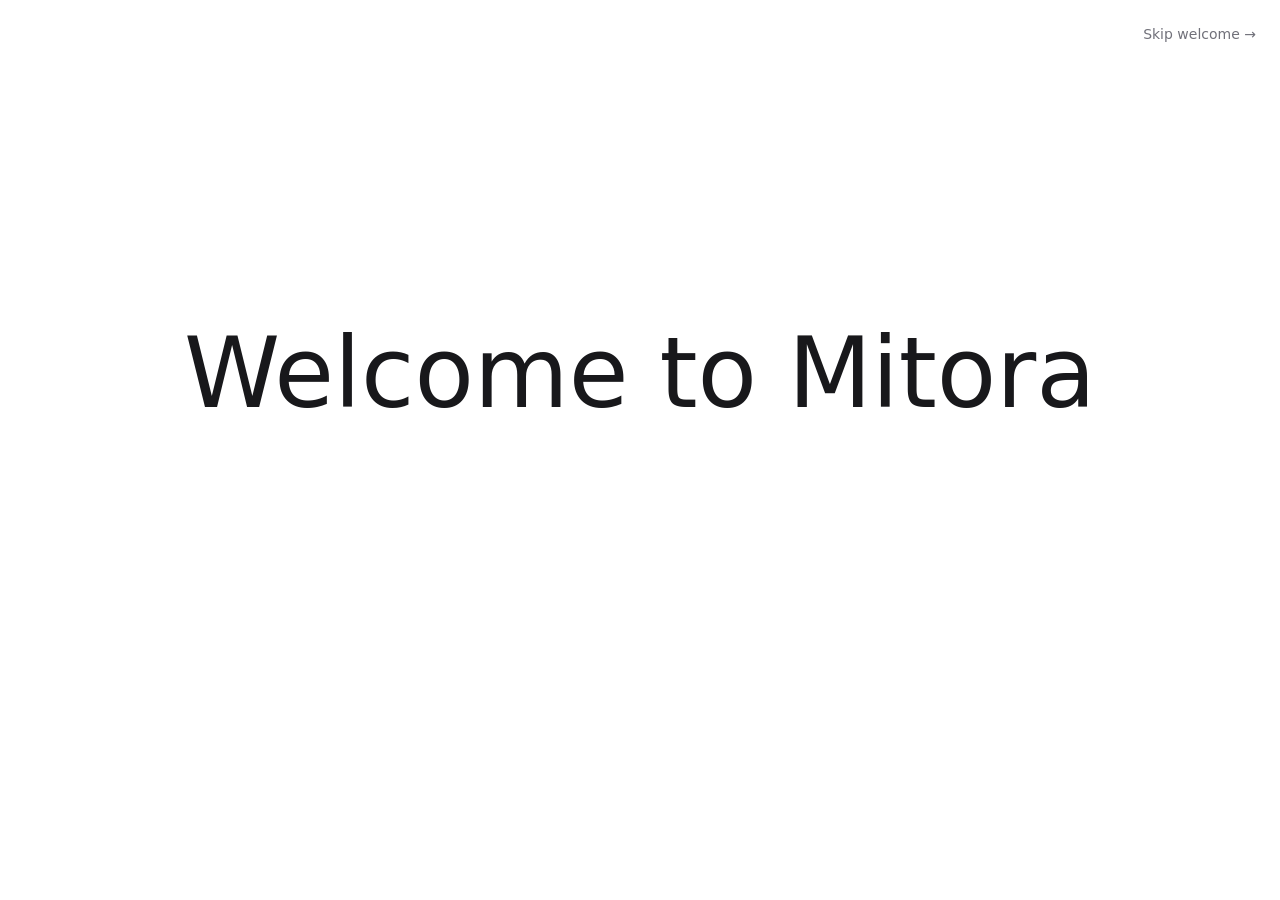
==== commit 78707b60: "Sync from command@796fb8f (dirty)" ====
--- a/index.html
+++ b/index.html
@@ -33,8 +33,8 @@
     <link rel="icon" type="image/png" sizes="32x32" href="/favicon-32.png" />
     <link rel="icon" type="image/png" sizes="16x16" href="/favicon-16.png" />
     <link rel="apple-touch-icon" sizes="180x180" href="/apple-touch-icon.png" />
-    <script type="module" crossorigin src="/assets/index-Bx34TsAL.js"></script>
-    <link rel="stylesheet" crossorigin href="/assets/index-BSaLr0aT.css">
+    <script type="module" crossorigin src="/assets/index-DtP_Y9mG.js"></script>
+    <link rel="stylesheet" crossorigin href="/assets/index-qSaLALQc.css">
   <link rel="manifest" href="/manifest.webmanifest"><script id="vite-plugin-pwa:register-sw" src="/registerSW.js"></script></head>
   <body class="bg-surface dark:bg-surface-dark text-zinc-900 dark:text-zinc-100 font-sans antialiased">
     <div id="root"></div>
--- a/assets/index-qSaLALQc.css
+++ b/assets/index-qSaLALQc.css
@@ -0,0 +1 @@
+*,:before,:after{--tw-border-spacing-x: 0;--tw-border-spacing-y: 0;--tw-translate-x: 0;--tw-translate-y: 0;--tw-rotate: 0;--tw-skew-x: 0;--tw-skew-y: 0;--tw-scale-x: 1;--tw-scale-y: 1;--tw-pan-x: ;--tw-pan-y: ;--tw-pinch-zoom: ;--tw-scroll-snap-strictness: proximity;--tw-gradient-from-position: ;--tw-gradient-via-position: ;--tw-gradient-to-position: ;--tw-ordinal: ;--tw-slashed-zero: ;--tw-numeric-figure: ;--tw-numeric-spacing: ;--tw-numeric-fraction: ;--tw-ring-inset: ;--tw-ring-offset-width: 0px;--tw-ring-offset-color: #fff;--tw-ring-color: rgb(59 130 246 / .5);--tw-ring-offset-shadow: 0 0 #0000;--tw-ring-shadow: 0 0 #0000;--tw-shadow: 0 0 #0000;--tw-shadow-colored: 0 0 #0000;--tw-blur: ;--tw-brightness: ;--tw-contrast: ;--tw-grayscale: ;--tw-hue-rotate: ;--tw-invert: ;--tw-saturate: ;--tw-sepia: ;--tw-drop-shadow: ;--tw-backdrop-blur: ;--tw-backdrop-brightness: ;--tw-backdrop-contrast: ;--tw-backdrop-grayscale: ;--tw-backdrop-hue-rotate: ;--tw-backdrop-invert: ;--tw-backdrop-opacity: ;--tw-backdrop-saturate: ;--tw-backdrop-sepia: ;--tw-contain-size: ;--tw-contain-layout: ;--tw-contain-paint: ;--tw-contain-style: }::backdrop{--tw-border-spacing-x: 0;--tw-border-spacing-y: 0;--tw-translate-x: 0;--tw-translate-y: 0;--tw-rotate: 0;--tw-skew-x: 0;--tw-skew-y: 0;--tw-scale-x: 1;--tw-scale-y: 1;--tw-pan-x: ;--tw-pan-y: ;--tw-pinch-zoom: ;--tw-scroll-snap-strictness: proximity;--tw-gradient-from-position: ;--tw-gradient-via-position: ;--tw-gradient-to-position: ;--tw-ordinal: ;--tw-slashed-zero: ;--tw-numeric-figure: ;--tw-numeric-spacing: ;--tw-numeric-fraction: ;--tw-ring-inset: ;--tw-ring-offset-width: 0px;--tw-ring-offset-color: #fff;--tw-ring-color: rgb(59 130 246 / .5);--tw-ring-offset-shadow: 0 0 #0000;--tw-ring-shadow: 0 0 #0000;--tw-shadow: 0 0 #0000;--tw-shadow-colored: 0 0 #0000;--tw-blur: ;--tw-brightness: ;--tw-contrast: ;--tw-grayscale: ;--tw-hue-rotate: ;--tw-invert: ;--tw-saturate: ;--tw-sepia: ;--tw-drop-shadow: ;--tw-backdrop-blur: ;--tw-backdrop-brightness: ;--tw-backdrop-contrast: ;--tw-backdrop-grayscale: ;--tw-backdrop-hue-rotate: ;--tw-backdrop-invert: ;--tw-backdrop-opacity: ;--tw-backdrop-saturate: ;--tw-backdrop-sepia: ;--tw-contain-size: ;--tw-contain-layout: ;--tw-contain-paint: ;--tw-contain-style: }*,:before,:after{box-sizing:border-box;border-width:0;border-style:solid;border-color:#e5e7eb}:before,:after{--tw-content: ""}html,:host{line-height:1.5;-webkit-text-size-adjust:100%;-moz-tab-size:4;-o-tab-size:4;tab-size:4;font-family:Inter,system-ui,-apple-system,BlinkMacSystemFont,Segoe UI,Roboto,sans-serif;font-feature-settings:normal;font-variation-settings:normal;-webkit-tap-highlight-color:transparent}body{margin:0;line-height:inherit}hr{height:0;color:inherit;border-top-width:1px}abbr:where([title]){-webkit-text-decoration:underline dotted;text-decoration:underline dotted}h1,h2,h3,h4,h5,h6{font-size:inherit;font-weight:inherit}a{color:inherit;text-decoration:inherit}b,strong{font-weight:bolder}code,kbd,samp,pre{font-family:ui-monospace,SFMono-Regular,Menlo,Monaco,Consolas,Liberation Mono,Courier New,monospace;font-feature-settings:normal;font-variation-settings:normal;font-size:1em}small{font-size:80%}sub,sup{font-size:75%;line-height:0;position:relative;vertical-align:baseline}sub{bottom:-.25em}sup{top:-.5em}table{text-indent:0;border-color:inherit;border-collapse:collapse}button,input,optgroup,select,textarea{font-family:inherit;font-feature-settings:inherit;font-variation-settings:inherit;font-size:100%;font-weight:inherit;line-height:inherit;letter-spacing:inherit;color:inherit;margin:0;padding:0}button,select{text-transform:none}button,input:where([type=button]),input:where([type=reset]),input:where([type=submit]){-webkit-appearance:button;background-color:transparent;background-image:none}:-moz-focusring{outline:auto}:-moz-ui-invalid{box-shadow:none}progress{vertical-align:baseline}::-webkit-inner-spin-button,::-webkit-outer-spin-button{height:auto}[type=search]{-webkit-appearance:textfield;outline-offset:-2px}::-webkit-search-decoration{-webkit-appearance:none}::-webkit-file-upload-button{-webkit-appearance:button;font:inherit}summary{display:list-item}blockquote,dl,dd,h1,h2,h3,h4,h5,h6,hr,figure,p,pre{margin:0}fieldset{margin:0;padding:0}legend{padding:0}ol,ul,menu{list-style:none;margin:0;padding:0}dialog{padding:0}textarea{resize:vertical}input::-moz-placeholder,textarea::-moz-placeholder{opacity:1;color:#9ca3af}input::placeholder,textarea::placeholder{opacity:1;color:#9ca3af}button,[role=button]{cursor:pointer}:disabled{cursor:default}img,svg,video,canvas,audio,iframe,embed,object{display:block;vertical-align:middle}img,video{max-width:100%;height:auto}[hidden]:where(:not([hidden=until-found])){display:none}*{border-color:#00000014}@media(prefers-color-scheme:dark){*{border-color:#ffffff14}}.container{width:100%}@media(min-width:640px){.container{max-width:640px}}@media(min-width:768px){.container{max-width:768px}}@media(min-width:1024px){.container{max-width:1024px}}@media(min-width:1280px){.container{max-width:1280px}}@media(min-width:1536px){.container{max-width:1536px}}.sr-only{position:absolute;width:1px;height:1px;padding:0;margin:-1px;overflow:hidden;clip:rect(0,0,0,0);white-space:nowrap;border-width:0}.pointer-events-none{pointer-events:none}.\!visible{visibility:visible!important}.visible{visibility:visible}.invisible{visibility:hidden}.collapse{visibility:collapse}.static{position:static}.fixed{position:fixed}.absolute{position:absolute}.relative{position:relative}.sticky{position:sticky}.inset-0{top:0;right:0;bottom:0;left:0}.inset-x-0{left:0;right:0}.inset-y-0{top:0;bottom:0}.bottom-0{bottom:0}.bottom-6{bottom:1.5rem}.left-0{left:0}.left-1{left:.25rem}.left-1\/2{left:50%}.left-2\.5{left:.625rem}.left-6{left:1.5rem}.left-\[50\%\]{left:50%}.left-rail{left:3.25rem}.right-0{right:0}.right-1{right:.25rem}.right-2{right:.5rem}.right-3{right:.75rem}.right-4{right:1rem}.top-0{top:0}.top-1{top:.25rem}.top-1\/2{top:50%}.top-4{top:1rem}.top-6{top:1.5rem}.top-\[50\%\]{top:50%}.top-full{top:100%}.top-rail{top:3.25rem}.z-10{z-index:10}.z-20{z-index:20}.z-40{z-index:40}.z-50{z-index:50}.-mx-1{margin-left:-.25rem;margin-right:-.25rem}.mx-1\.5{margin-left:.375rem;margin-right:.375rem}.mx-2{margin-left:.5rem;margin-right:.5rem}.mx-3{margin-left:.75rem;margin-right:.75rem}.my-1{margin-top:.25rem;margin-bottom:.25rem}.-mb-px{margin-bottom:-1px}.-mr-1{margin-right:-.25rem}.mb-0\.5{margin-bottom:.125rem}.mb-1{margin-bottom:.25rem}.mb-1\.5{margin-bottom:.375rem}.mb-2{margin-bottom:.5rem}.mb-3{margin-bottom:.75rem}.mb-4{margin-bottom:1rem}.ml-0\.5{margin-left:.125rem}.ml-1{margin-left:.25rem}.ml-2{margin-left:.5rem}.ml-auto{margin-left:auto}.mr-1{margin-right:.25rem}.mr-2{margin-right:.5rem}.mt-0{margin-top:0}.mt-0\.5{margin-top:.125rem}.mt-1{margin-top:.25rem}.mt-1\.5{margin-top:.375rem}.mt-12{margin-top:3rem}.mt-2{margin-top:.5rem}.mt-3{margin-top:.75rem}.mt-4{margin-top:1rem}.block{display:block}.inline-block{display:inline-block}.inline{display:inline}.flex{display:flex}.inline-flex{display:inline-flex}.table{display:table}.grid{display:grid}.contents{display:contents}.hidden{display:none}.aspect-square{aspect-ratio:1 / 1}.h-0\.5{height:.125rem}.h-1{height:.25rem}.h-10{height:2.5rem}.h-14{height:3.5rem}.h-2{height:.5rem}.h-3{height:.75rem}.h-3\.5{height:.875rem}.h-4{height:1rem}.h-5{height:1.25rem}.h-6{height:1.5rem}.h-7{height:1.75rem}.h-8{height:2rem}.h-9{height:2.25rem}.h-\[100dvh\]{height:100dvh}.h-\[2px\]{height:2px}.h-\[3px\]{height:3px}.h-\[96dvh\]{height:96dvh}.h-\[var\(--radix-select-trigger-height\)\]{height:var(--radix-select-trigger-height)}.h-auto{height:auto}.h-full{height:100%}.h-px{height:1px}.h-screen{height:100vh}.max-h-40{max-height:10rem}.max-h-48{max-height:12rem}.max-h-60{max-height:15rem}.max-h-80{max-height:20rem}.max-h-96{max-height:24rem}.max-h-\[240px\]{max-height:240px}.max-h-\[300px\]{max-height:300px}.max-h-\[90dvh\]{max-height:90dvh}.max-h-\[calc\(100vh-8rem\)\]{max-height:calc(100vh - 8rem)}.min-h-0{min-height:0px}.min-h-\[44px\]{min-height:44px}.min-h-\[60px\]{min-height:60px}.min-h-\[6rem\]{min-height:6rem}.min-h-touch{min-height:2.75rem}.w-1{width:.25rem}.w-10{width:2.5rem}.w-12{width:3rem}.w-14{width:3.5rem}.w-16{width:4rem}.w-2{width:.5rem}.w-20{width:5rem}.w-24{width:6rem}.w-3{width:.75rem}.w-3\.5{width:.875rem}.w-32{width:8rem}.w-4{width:1rem}.w-48{width:12rem}.w-5{width:1.25rem}.w-56{width:14rem}.w-6{width:1.5rem}.w-64{width:16rem}.w-7{width:1.75rem}.w-72{width:18rem}.w-8{width:2rem}.w-80{width:20rem}.w-9{width:2.25rem}.w-\[24px\]{width:24px}.w-\[280px\]{width:280px}.w-\[2px\]{width:2px}.w-\[420px\]{width:420px}.w-auto{width:auto}.w-full{width:100%}.w-px{width:1px}.w-rail{width:3.25rem}.w-screen{width:100vw}.min-w-0{min-width:0px}.min-w-\[1\.25em\]{min-width:1.25em}.min-w-\[200px\]{min-width:200px}.min-w-\[320px\]{min-width:320px}.min-w-\[44px\]{min-width:44px}.min-w-\[8rem\]{min-width:8rem}.min-w-\[var\(--radix-select-trigger-width\)\]{min-width:var(--radix-select-trigger-width)}.min-w-touch{min-width:2.75rem}.max-w-2xl{max-width:42rem}.max-w-\[100px\]{max-width:100px}.max-w-\[120px\]{max-width:120px}.max-w-\[260px\]{max-width:260px}.max-w-\[320px\]{max-width:320px}.max-w-\[40vw\]{max-width:40vw}.max-w-\[85vw\]{max-width:85vw}.max-w-lg{max-width:32rem}.max-w-md{max-width:28rem}.max-w-none{max-width:none}.max-w-sm{max-width:24rem}.max-w-xl{max-width:36rem}.max-w-xs{max-width:20rem}.flex-1{flex:1 1 0%}.flex-shrink-0{flex-shrink:0}.shrink{flex-shrink:1}.shrink-0{flex-shrink:0}.grow{flex-grow:1}.border-collapse{border-collapse:collapse}.origin-\[--radix-popover-content-transform-origin\]{transform-origin:var(--radix-popover-content-transform-origin)}.origin-\[--radix-tooltip-content-transform-origin\]{transform-origin:var(--radix-tooltip-content-transform-origin)}.-translate-x-1\/2{--tw-translate-x: -50%;transform:translate(var(--tw-translate-x),var(--tw-translate-y)) rotate(var(--tw-rotate)) skew(var(--tw-skew-x)) skewY(var(--tw-skew-y)) scaleX(var(--tw-scale-x)) scaleY(var(--tw-scale-y))}.-translate-y-1\/2{--tw-translate-y: -50%;transform:translate(var(--tw-translate-x),var(--tw-translate-y)) rotate(var(--tw-rotate)) skew(var(--tw-skew-x)) skewY(var(--tw-skew-y)) scaleX(var(--tw-scale-x)) scaleY(var(--tw-scale-y))}.-translate-y-\[1\.5px\]{--tw-translate-y: -1.5px;transform:translate(var(--tw-translate-x),var(--tw-translate-y)) rotate(var(--tw-rotate)) skew(var(--tw-skew-x)) skewY(var(--tw-skew-y)) scaleX(var(--tw-scale-x)) scaleY(var(--tw-scale-y))}.translate-x-\[-50\%\]{--tw-translate-x: -50%;transform:translate(var(--tw-translate-x),var(--tw-translate-y)) rotate(var(--tw-rotate)) skew(var(--tw-skew-x)) skewY(var(--tw-skew-y)) scaleX(var(--tw-scale-x)) scaleY(var(--tw-scale-y))}.translate-y-0{--tw-translate-y: 0px;transform:translate(var(--tw-translate-x),var(--tw-translate-y)) rotate(var(--tw-rotate)) skew(var(--tw-skew-x)) skewY(var(--tw-skew-y)) scaleX(var(--tw-scale-x)) scaleY(var(--tw-scale-y))}.translate-y-2{--tw-translate-y: .5rem;transform:translate(var(--tw-translate-x),var(--tw-translate-y)) rotate(var(--tw-rotate)) skew(var(--tw-skew-x)) skewY(var(--tw-skew-y)) scaleX(var(--tw-scale-x)) scaleY(var(--tw-scale-y))}.translate-y-\[-50\%\]{--tw-translate-y: -50%;transform:translate(var(--tw-translate-x),var(--tw-translate-y)) rotate(var(--tw-rotate)) skew(var(--tw-skew-x)) skewY(var(--tw-skew-y)) scaleX(var(--tw-scale-x)) scaleY(var(--tw-scale-y))}.rotate-90{--tw-rotate: 90deg;transform:translate(var(--tw-translate-x),var(--tw-translate-y)) rotate(var(--tw-rotate)) skew(var(--tw-skew-x)) skewY(var(--tw-skew-y)) scaleX(var(--tw-scale-x)) scaleY(var(--tw-scale-y))}.transform{transform:translate(var(--tw-translate-x),var(--tw-translate-y)) rotate(var(--tw-rotate)) skew(var(--tw-skew-x)) skewY(var(--tw-skew-y)) scaleX(var(--tw-scale-x)) scaleY(var(--tw-scale-y))}.animate-\[welcome-fade-in_80ms_linear_both\]{animation:welcome-fade-in 80ms linear both}@keyframes fade-out{0%{opacity:1}to{opacity:0;height:0;padding:0;margin:0;overflow:hidden}}.animate-fade-out{animation:fade-out .4s ease-out forwards}@keyframes pulse{50%{opacity:.5}}.animate-pulse{animation:pulse 2s cubic-bezier(.4,0,.6,1) infinite}@keyframes slide-in{0%{transform:translate(100%)}to{transform:translate(0)}}.animate-slide-in{animation:slide-in .15s ease-out}@keyframes spin{to{transform:rotate(360deg)}}.animate-spin{animation:spin 1s linear infinite}.cursor-default{cursor:default}.cursor-grab{cursor:grab}.cursor-grabbing{cursor:grabbing}.cursor-help{cursor:help}.cursor-not-allowed{cursor:not-allowed}.cursor-pointer{cursor:pointer}.cursor-text{cursor:text}.touch-none{touch-action:none}.select-none{-webkit-user-select:none;-moz-user-select:none;user-select:none}.resize-y{resize:vertical}.resize{resize:both}.grid-cols-1{grid-template-columns:repeat(1,minmax(0,1fr))}.grid-cols-\[1fr_minmax\(0\,auto\)_1fr\]{grid-template-columns:1fr minmax(0,auto) 1fr}.flex-row{flex-direction:row}.flex-col{flex-direction:column}.flex-col-reverse{flex-direction:column-reverse}.flex-wrap{flex-wrap:wrap}.items-start{align-items:flex-start}.items-center{align-items:center}.items-baseline{align-items:baseline}.items-stretch{align-items:stretch}.justify-start{justify-content:flex-start}.justify-end{justify-content:flex-end}.justify-center{justify-content:center}.justify-between{justify-content:space-between}.gap-0{gap:0px}.gap-0\.5{gap:.125rem}.gap-1{gap:.25rem}.gap-1\.5{gap:.375rem}.gap-2{gap:.5rem}.gap-3{gap:.75rem}.gap-4{gap:1rem}.gap-6{gap:1.5rem}.gap-8{gap:2rem}.gap-x-2{-moz-column-gap:.5rem;column-gap:.5rem}.gap-y-1{row-gap:.25rem}.space-y-0\.5>:not([hidden])~:not([hidden]){--tw-space-y-reverse: 0;margin-top:calc(.125rem * calc(1 - var(--tw-space-y-reverse)));margin-bottom:calc(.125rem * var(--tw-space-y-reverse))}.space-y-1>:not([hidden])~:not([hidden]){--tw-space-y-reverse: 0;margin-top:calc(.25rem * calc(1 - var(--tw-space-y-reverse)));margin-bottom:calc(.25rem * var(--tw-space-y-reverse))}.space-y-1\.5>:not([hidden])~:not([hidden]){--tw-space-y-reverse: 0;margin-top:calc(.375rem * calc(1 - var(--tw-space-y-reverse)));margin-bottom:calc(.375rem * var(--tw-space-y-reverse))}.space-y-2>:not([hidden])~:not([hidden]){--tw-space-y-reverse: 0;margin-top:calc(.5rem * calc(1 - var(--tw-space-y-reverse)));margin-bottom:calc(.5rem * var(--tw-space-y-reverse))}.space-y-3>:not([hidden])~:not([hidden]){--tw-space-y-reverse: 0;margin-top:calc(.75rem * calc(1 - var(--tw-space-y-reverse)));margin-bottom:calc(.75rem * var(--tw-space-y-reverse))}.space-y-4>:not([hidden])~:not([hidden]){--tw-space-y-reverse: 0;margin-top:calc(1rem * calc(1 - var(--tw-space-y-reverse)));margin-bottom:calc(1rem * var(--tw-space-y-reverse))}.space-y-5>:not([hidden])~:not([hidden]){--tw-space-y-reverse: 0;margin-top:calc(1.25rem * calc(1 - var(--tw-space-y-reverse)));margin-bottom:calc(1.25rem * var(--tw-space-y-reverse))}.space-y-6>:not([hidden])~:not([hidden]){--tw-space-y-reverse: 0;margin-top:calc(1.5rem * calc(1 - var(--tw-space-y-reverse)));margin-bottom:calc(1.5rem * var(--tw-space-y-reverse))}.divide-y>:not([hidden])~:not([hidden]){--tw-divide-y-reverse: 0;border-top-width:calc(1px * calc(1 - var(--tw-divide-y-reverse)));border-bottom-width:calc(1px * var(--tw-divide-y-reverse))}.divide-zinc-200>:not([hidden])~:not([hidden]){--tw-divide-opacity: 1;border-color:rgb(228 228 231 / var(--tw-divide-opacity, 1))}.justify-self-start{justify-self:start}.justify-self-end{justify-self:end}.overflow-hidden{overflow:hidden}.overflow-x-auto{overflow-x:auto}.overflow-y-auto{overflow-y:auto}.overflow-x-hidden{overflow-x:hidden}.truncate{overflow:hidden;text-overflow:ellipsis;white-space:nowrap}.whitespace-normal{white-space:normal}.whitespace-nowrap{white-space:nowrap}.break-all{word-break:break-all}.rounded{border-radius:.25rem}.rounded-full{border-radius:9999px}.rounded-lg{border-radius:.5rem}.rounded-md{border-radius:.375rem}.rounded-none{border-radius:0}.rounded-sm{border-radius:.125rem}.rounded-r{border-top-right-radius:.25rem;border-bottom-right-radius:.25rem}.rounded-t-xl{border-top-left-radius:.75rem;border-top-right-radius:.75rem}.border{border-width:1px}.border-0{border-width:0px}.border-2{border-width:2px}.border-b{border-bottom-width:1px}.border-b-0{border-bottom-width:0px}.border-b-2{border-bottom-width:2px}.border-l{border-left-width:1px}.border-l-\[3px\]{border-left-width:3px}.border-r{border-right-width:1px}.border-t{border-top-width:1px}.border-t-2{border-top-width:2px}.border-dashed{border-style:dashed}.border-border-subtle{border-color:#00000014}.border-border-subtle-dark\/40{border-color:#fff6}.border-border-subtle\/40{border-color:#0006}.border-functional-accent{--tw-border-opacity: 1;border-color:rgb(37 99 235 / var(--tw-border-opacity, 1))}.border-functional-accent\/30{border-color:#2563eb4d}.border-functional-fire{--tw-border-opacity: 1;border-color:rgb(220 38 38 / var(--tw-border-opacity, 1))}.border-functional-fire\/30{border-color:#dc26264d}.border-functional-fire\/60{border-color:#dc262699}.border-transparent{border-color:transparent}.border-white\/15{border-color:#ffffff26}.border-zinc-100{--tw-border-opacity: 1;border-color:rgb(244 244 245 / var(--tw-border-opacity, 1))}.border-zinc-200{--tw-border-opacity: 1;border-color:rgb(228 228 231 / var(--tw-border-opacity, 1))}.border-zinc-200\/60{border-color:#e4e4e799}.border-zinc-300{--tw-border-opacity: 1;border-color:rgb(212 212 216 / var(--tw-border-opacity, 1))}.bg-black\/50{background-color:#00000080}.bg-black\/80{background-color:#000c}.bg-blue-100{--tw-bg-opacity: 1;background-color:rgb(219 234 254 / var(--tw-bg-opacity, 1))}.bg-border-subtle{background-color:#00000014}.bg-functional-accent{--tw-bg-opacity: 1;background-color:rgb(37 99 235 / var(--tw-bg-opacity, 1))}.bg-functional-accent\/10{background-color:#2563eb1a}.bg-functional-accent\/15{background-color:#2563eb26}.bg-functional-accent\/20{background-color:#2563eb33}.bg-functional-accent\/5{background-color:#2563eb0d}.bg-functional-fire\/5{background-color:#dc26260d}.bg-purple-100{--tw-bg-opacity: 1;background-color:rgb(243 232 255 / var(--tw-bg-opacity, 1))}.bg-red-600{--tw-bg-opacity: 1;background-color:rgb(220 38 38 / var(--tw-bg-opacity, 1))}.bg-surface{--tw-bg-opacity: 1;background-color:rgb(250 250 250 / var(--tw-bg-opacity, 1))}.bg-surface-detail-offset{--tw-bg-opacity: 1;background-color:rgb(245 245 245 / var(--tw-bg-opacity, 1))}.bg-surface-rail{--tw-bg-opacity: 1;background-color:rgb(24 24 27 / var(--tw-bg-opacity, 1))}.bg-transparent{background-color:transparent}.bg-white{--tw-bg-opacity: 1;background-color:rgb(255 255 255 / var(--tw-bg-opacity, 1))}.bg-white\/10{background-color:#ffffff1a}.bg-zinc-100{--tw-bg-opacity: 1;background-color:rgb(244 244 245 / var(--tw-bg-opacity, 1))}.bg-zinc-100\/40{background-color:#f4f4f566}.bg-zinc-100\/60{background-color:#f4f4f599}.bg-zinc-200{--tw-bg-opacity: 1;background-color:rgb(228 228 231 / var(--tw-bg-opacity, 1))}.bg-zinc-200\/60{background-color:#e4e4e799}.bg-zinc-300{--tw-bg-opacity: 1;background-color:rgb(212 212 216 / var(--tw-bg-opacity, 1))}.bg-zinc-50{--tw-bg-opacity: 1;background-color:rgb(250 250 250 / var(--tw-bg-opacity, 1))}.bg-zinc-50\/60{background-color:#fafafa99}.bg-zinc-50\/95{background-color:#fafafaf2}.bg-zinc-800{--tw-bg-opacity: 1;background-color:rgb(39 39 42 / var(--tw-bg-opacity, 1))}.bg-zinc-900{--tw-bg-opacity: 1;background-color:rgb(24 24 27 / var(--tw-bg-opacity, 1))}.bg-zinc-900\/40{background-color:#18181b66}.bg-zinc-950\/50{background-color:#09090b80}.fill-current{fill:currentColor}.p-0{padding:0}.p-1{padding:.25rem}.p-2{padding:.5rem}.p-3{padding:.75rem}.p-4{padding:1rem}.p-5{padding:1.25rem}.p-6{padding:1.5rem}.px-0{padding-left:0;padding-right:0}.px-1{padding-left:.25rem;padding-right:.25rem}.px-1\.5{padding-left:.375rem;padding-right:.375rem}.px-2{padding-left:.5rem;padding-right:.5rem}.px-2\.5{padding-left:.625rem;padding-right:.625rem}.px-3{padding-left:.75rem;padding-right:.75rem}.px-4{padding-left:1rem;padding-right:1rem}.px-5{padding-left:1.25rem;padding-right:1.25rem}.px-6{padding-left:1.5rem;padding-right:1.5rem}.py-0{padding-top:0;padding-bottom:0}.py-0\.5{padding-top:.125rem;padding-bottom:.125rem}.py-1{padding-top:.25rem;padding-bottom:.25rem}.py-1\.5{padding-top:.375rem;padding-bottom:.375rem}.py-2{padding-top:.5rem;padding-bottom:.5rem}.py-2\.5{padding-top:.625rem;padding-bottom:.625rem}.py-3{padding-top:.75rem;padding-bottom:.75rem}.py-5{padding-top:1.25rem;padding-bottom:1.25rem}.py-6{padding-top:1.5rem;padding-bottom:1.5rem}.py-8{padding-top:2rem;padding-bottom:2rem}.py-px{padding-top:1px;padding-bottom:1px}.pb-1{padding-bottom:.25rem}.pb-2{padding-bottom:.5rem}.pb-3{padding-bottom:.75rem}.pl-2{padding-left:.5rem}.pl-8{padding-left:2rem}.pr-2{padding-right:.5rem}.pr-3{padding-right:.75rem}.pr-6{padding-right:1.5rem}.pr-8{padding-right:2rem}.pt-0\.5{padding-top:.125rem}.pt-1{padding-top:.25rem}.pt-1\.5{padding-top:.375rem}.pt-2{padding-top:.5rem}.pt-3{padding-top:.75rem}.pt-4{padding-top:1rem}.text-left{text-align:left}.text-center{text-align:center}.align-top{vertical-align:top}.font-mono{font-family:ui-monospace,SFMono-Regular,Menlo,Monaco,Consolas,Liberation Mono,Courier New,monospace}.font-sans{font-family:Inter,system-ui,-apple-system,BlinkMacSystemFont,Segoe UI,Roboto,sans-serif}.text-2xl{font-size:1.5rem;line-height:2rem}.text-3xl{font-size:1.875rem;line-height:2.25rem}.text-4xl{font-size:2.25rem;line-height:2.5rem}.text-7xl{font-size:4.5rem;line-height:1}.text-\[0\.625rem\]{font-size:.625rem}.text-\[0\.7rem\]{font-size:.7rem}.text-\[0\.85em\]{font-size:.85em}.text-\[0\.8rem\]{font-size:.8rem}.text-\[1\.25rem\]{font-size:1.25rem}.text-\[10px\]{font-size:10px}.text-\[11px\]{font-size:11px}.text-base{font-size:1rem;line-height:1.5rem}.text-detail-body{font-size:.875rem;line-height:1.6}.text-group-header{font-size:.6875rem;line-height:1.2;letter-spacing:.08em}.text-lg{font-size:1.125rem;line-height:1.75rem}.text-sm{font-size:.875rem;line-height:1.25rem}.text-track-meta{font-size:.8125rem;line-height:1.4}.text-track-title{font-size:.9375rem;line-height:1.4}.text-xs{font-size:.75rem;line-height:1rem}.font-medium{font-weight:500}.font-normal{font-weight:400}.font-semibold{font-weight:600}.uppercase{text-transform:uppercase}.lowercase{text-transform:lowercase}.capitalize{text-transform:capitalize}.italic{font-style:italic}.tabular-nums{--tw-numeric-spacing: tabular-nums;font-variant-numeric:var(--tw-ordinal) var(--tw-slashed-zero) var(--tw-numeric-figure) var(--tw-numeric-spacing) var(--tw-numeric-fraction)}.leading-none{line-height:1}.leading-snug{line-height:1.375}.leading-tight{line-height:1.25}.tracking-\[-0\.02em\]{letter-spacing:-.02em}.tracking-\[-0\.03em\]{letter-spacing:-.03em}.tracking-tight{letter-spacing:-.025em}.tracking-wide{letter-spacing:.025em}.tracking-wider{letter-spacing:.05em}.tracking-widest{letter-spacing:.1em}.text-amber-500{--tw-text-opacity: 1;color:rgb(245 158 11 / var(--tw-text-opacity, 1))}.text-blue-700{--tw-text-opacity: 1;color:rgb(29 78 216 / var(--tw-text-opacity, 1))}.text-current{color:currentColor}.text-functional-accent{--tw-text-opacity: 1;color:rgb(37 99 235 / var(--tw-text-opacity, 1))}.text-functional-accent\/80{color:#2563ebcc}.text-functional-fire{--tw-text-opacity: 1;color:rgb(220 38 38 / var(--tw-text-opacity, 1))}.text-functional-warn{--tw-text-opacity: 1;color:rgb(217 119 6 / var(--tw-text-opacity, 1))}.text-purple-700{--tw-text-opacity: 1;color:rgb(126 34 206 / var(--tw-text-opacity, 1))}.text-white{--tw-text-opacity: 1;color:rgb(255 255 255 / var(--tw-text-opacity, 1))}.text-zinc-100{--tw-text-opacity: 1;color:rgb(244 244 245 / var(--tw-text-opacity, 1))}.text-zinc-300{--tw-text-opacity: 1;color:rgb(212 212 216 / var(--tw-text-opacity, 1))}.text-zinc-400{--tw-text-opacity: 1;color:rgb(161 161 170 / var(--tw-text-opacity, 1))}.text-zinc-50{--tw-text-opacity: 1;color:rgb(250 250 250 / var(--tw-text-opacity, 1))}.text-zinc-500{--tw-text-opacity: 1;color:rgb(113 113 122 / var(--tw-text-opacity, 1))}.text-zinc-600{--tw-text-opacity: 1;color:rgb(82 82 91 / var(--tw-text-opacity, 1))}.text-zinc-700{--tw-text-opacity: 1;color:rgb(63 63 70 / var(--tw-text-opacity, 1))}.text-zinc-800{--tw-text-opacity: 1;color:rgb(39 39 42 / var(--tw-text-opacity, 1))}.text-zinc-900{--tw-text-opacity: 1;color:rgb(24 24 27 / var(--tw-text-opacity, 1))}.text-zinc-950{--tw-text-opacity: 1;color:rgb(9 9 11 / var(--tw-text-opacity, 1))}.underline{text-decoration-line:underline}.decoration-functional-fire{text-decoration-color:#dc2626}.decoration-wavy{text-decoration-style:wavy}.underline-offset-2{text-underline-offset:2px}.underline-offset-4{text-underline-offset:4px}.antialiased{-webkit-font-smoothing:antialiased;-moz-osx-font-smoothing:grayscale}.opacity-0{opacity:0}.opacity-100{opacity:1}.opacity-40{opacity:.4}.opacity-50{opacity:.5}.opacity-60{opacity:.6}.opacity-70{opacity:.7}.opacity-80{opacity:.8}.opacity-90{opacity:.9}.shadow{--tw-shadow: 0 1px 3px 0 rgb(0 0 0 / .1), 0 1px 2px -1px rgb(0 0 0 / .1);--tw-shadow-colored: 0 1px 3px 0 var(--tw-shadow-color), 0 1px 2px -1px var(--tw-shadow-color);box-shadow:var(--tw-ring-offset-shadow, 0 0 #0000),var(--tw-ring-shadow, 0 0 #0000),var(--tw-shadow)}.shadow-\[0_0_4px_rgba\(0\,0\,0\,0\.15\)\]{--tw-shadow: 0 0 4px rgba(0,0,0,.15);--tw-shadow-colored: 0 0 4px var(--tw-shadow-color);box-shadow:var(--tw-ring-offset-shadow, 0 0 #0000),var(--tw-ring-shadow, 0 0 #0000),var(--tw-shadow)}.shadow-lg{--tw-shadow: 0 10px 15px -3px rgb(0 0 0 / .1), 0 4px 6px -4px rgb(0 0 0 / .1);--tw-shadow-colored: 0 10px 15px -3px var(--tw-shadow-color), 0 4px 6px -4px var(--tw-shadow-color);box-shadow:var(--tw-ring-offset-shadow, 0 0 #0000),var(--tw-ring-shadow, 0 0 #0000),var(--tw-shadow)}.shadow-md{--tw-shadow: 0 4px 6px -1px rgb(0 0 0 / .1), 0 2px 4px -2px rgb(0 0 0 / .1);--tw-shadow-colored: 0 4px 6px -1px var(--tw-shadow-color), 0 2px 4px -2px var(--tw-shadow-color);box-shadow:var(--tw-ring-offset-shadow, 0 0 #0000),var(--tw-ring-shadow, 0 0 #0000),var(--tw-shadow)}.shadow-sm{--tw-shadow: 0 1px 2px 0 rgb(0 0 0 / .05);--tw-shadow-colored: 0 1px 2px 0 var(--tw-shadow-color);box-shadow:var(--tw-ring-offset-shadow, 0 0 #0000),var(--tw-ring-shadow, 0 0 #0000),var(--tw-shadow)}.shadow-xl{--tw-shadow: 0 20px 25px -5px rgb(0 0 0 / .1), 0 8px 10px -6px rgb(0 0 0 / .1);--tw-shadow-colored: 0 20px 25px -5px var(--tw-shadow-color), 0 8px 10px -6px var(--tw-shadow-color);box-shadow:var(--tw-ring-offset-shadow, 0 0 #0000),var(--tw-ring-shadow, 0 0 #0000),var(--tw-shadow)}.outline-none{outline:2px solid transparent;outline-offset:2px}.outline{outline-style:solid}.ring{--tw-ring-offset-shadow: var(--tw-ring-inset) 0 0 0 var(--tw-ring-offset-width) var(--tw-ring-offset-color);--tw-ring-shadow: var(--tw-ring-inset) 0 0 0 calc(3px + var(--tw-ring-offset-width)) var(--tw-ring-color);box-shadow:var(--tw-ring-offset-shadow),var(--tw-ring-shadow),var(--tw-shadow, 0 0 #0000)}.ring-0{--tw-ring-offset-shadow: var(--tw-ring-inset) 0 0 0 var(--tw-ring-offset-width) var(--tw-ring-offset-color);--tw-ring-shadow: var(--tw-ring-inset) 0 0 0 calc(0px + var(--tw-ring-offset-width)) var(--tw-ring-color);box-shadow:var(--tw-ring-offset-shadow),var(--tw-ring-shadow),var(--tw-shadow, 0 0 #0000)}.ring-1{--tw-ring-offset-shadow: var(--tw-ring-inset) 0 0 0 var(--tw-ring-offset-width) var(--tw-ring-offset-color);--tw-ring-shadow: var(--tw-ring-inset) 0 0 0 calc(1px + var(--tw-ring-offset-width)) var(--tw-ring-color);box-shadow:var(--tw-ring-offset-shadow),var(--tw-ring-shadow),var(--tw-shadow, 0 0 #0000)}.ring-2{--tw-ring-offset-shadow: var(--tw-ring-inset) 0 0 0 var(--tw-ring-offset-width) var(--tw-ring-offset-color);--tw-ring-shadow: var(--tw-ring-inset) 0 0 0 calc(2px + var(--tw-ring-offset-width)) var(--tw-ring-color);box-shadow:var(--tw-ring-offset-shadow),var(--tw-ring-shadow),var(--tw-shadow, 0 0 #0000)}.ring-inset{--tw-ring-inset: inset}.ring-functional-accent{--tw-ring-opacity: 1;--tw-ring-color: rgb(37 99 235 / var(--tw-ring-opacity, 1))}.ring-functional-accent\/40{--tw-ring-color: rgb(37 99 235 / .4)}.ring-offset-white{--tw-ring-offset-color: #fff}.blur{--tw-blur: blur(8px);filter:var(--tw-blur) var(--tw-brightness) var(--tw-contrast) var(--tw-grayscale) var(--tw-hue-rotate) var(--tw-invert) var(--tw-saturate) var(--tw-sepia) var(--tw-drop-shadow)}.filter{filter:var(--tw-blur) var(--tw-brightness) var(--tw-contrast) var(--tw-grayscale) var(--tw-hue-rotate) var(--tw-invert) var(--tw-saturate) var(--tw-sepia) var(--tw-drop-shadow)}.backdrop-blur{--tw-backdrop-blur: blur(8px);-webkit-backdrop-filter:var(--tw-backdrop-blur) var(--tw-backdrop-brightness) var(--tw-backdrop-contrast) var(--tw-backdrop-grayscale) var(--tw-backdrop-hue-rotate) var(--tw-backdrop-invert) var(--tw-backdrop-opacity) var(--tw-backdrop-saturate) var(--tw-backdrop-sepia);backdrop-filter:var(--tw-backdrop-blur) var(--tw-backdrop-brightness) var(--tw-backdrop-contrast) var(--tw-backdrop-grayscale) var(--tw-backdrop-hue-rotate) var(--tw-backdrop-invert) var(--tw-backdrop-opacity) var(--tw-backdrop-saturate) var(--tw-backdrop-sepia)}.backdrop-blur-sm{--tw-backdrop-blur: blur(4px);-webkit-backdrop-filter:var(--tw-backdrop-blur) var(--tw-backdrop-brightness) var(--tw-backdrop-contrast) var(--tw-backdrop-grayscale) var(--tw-backdrop-hue-rotate) var(--tw-backdrop-invert) var(--tw-backdrop-opacity) var(--tw-backdrop-saturate) var(--tw-backdrop-sepia);backdrop-filter:var(--tw-backdrop-blur) var(--tw-backdrop-brightness) var(--tw-backdrop-contrast) var(--tw-backdrop-grayscale) var(--tw-backdrop-hue-rotate) var(--tw-backdrop-invert) var(--tw-backdrop-opacity) var(--tw-backdrop-saturate) var(--tw-backdrop-sepia)}.transition{transition-property:color,background-color,border-color,text-decoration-color,fill,stroke,opacity,box-shadow,transform,filter,backdrop-filter;transition-timing-function:cubic-bezier(.4,0,.2,1);transition-duration:.15s}.transition-\[width\]{transition-property:width;transition-timing-function:cubic-bezier(.4,0,.2,1);transition-duration:.15s}.transition-all{transition-property:all;transition-timing-function:cubic-bezier(.4,0,.2,1);transition-duration:.15s}.transition-colors{transition-property:color,background-color,border-color,text-decoration-color,fill,stroke;transition-timing-function:cubic-bezier(.4,0,.2,1);transition-duration:.15s}.transition-none{transition-property:none}.transition-opacity{transition-property:opacity;transition-timing-function:cubic-bezier(.4,0,.2,1);transition-duration:.15s}.transition-transform{transition-property:transform;transition-timing-function:cubic-bezier(.4,0,.2,1);transition-duration:.15s}.duration-150{transition-duration:.15s}.duration-200{transition-duration:.2s}.duration-500{transition-duration:.5s}.duration-\[220ms\]{transition-duration:.22s}.ease-in-out{transition-timing-function:cubic-bezier(.4,0,.2,1)}.ease-out{transition-timing-function:cubic-bezier(0,0,.2,1)}.will-change-transform{will-change:transform}.tiptap p.is-editor-empty:first-child:before{content:attr(data-placeholder);float:left;pointer-events:none;height:0;--tw-text-opacity: 1;color:rgb(161 161 170 / var(--tw-text-opacity, 1))}@media(prefers-color-scheme:dark){.tiptap p.is-editor-empty:first-child:before{--tw-text-opacity: 1;color:rgb(82 82 91 / var(--tw-text-opacity, 1))}}.tiptap{outline:none}.tiptap p{margin:0}@keyframes welcome-fade-in{0%{opacity:0}to{opacity:1}}@media(pointer:coarse){.sprint56-dwell-ring-host{position:relative}.sprint56-dwell-ring-host:after{content:"";position:absolute;top:0;right:0;bottom:0;left:0;pointer-events:none;border-radius:.125rem;box-shadow:0 0 0 1px #3b82f600;transition:box-shadow .25s ease-out}.sprint56-dwell-ring-host:active:after{box-shadow:0 0 0 1px #3b82f6}}.placeholder\:italic::-moz-placeholder{font-style:italic}.placeholder\:italic::placeholder{font-style:italic}.placeholder\:text-zinc-400::-moz-placeholder{--tw-text-opacity: 1;color:rgb(161 161 170 / var(--tw-text-opacity, 1))}.placeholder\:text-zinc-400::placeholder{--tw-text-opacity: 1;color:rgb(161 161 170 / var(--tw-text-opacity, 1))}.placeholder\:text-zinc-500::-moz-placeholder{--tw-text-opacity: 1;color:rgb(113 113 122 / var(--tw-text-opacity, 1))}.placeholder\:text-zinc-500::placeholder{--tw-text-opacity: 1;color:rgb(113 113 122 / var(--tw-text-opacity, 1))}.placeholder\:text-zinc-900::-moz-placeholder{--tw-text-opacity: 1;color:rgb(24 24 27 / var(--tw-text-opacity, 1))}.placeholder\:text-zinc-900::placeholder{--tw-text-opacity: 1;color:rgb(24 24 27 / var(--tw-text-opacity, 1))}.before\:absolute:before{content:var(--tw-content);position:absolute}.before\:bottom-1:before{content:var(--tw-content);bottom:.25rem}.before\:left-1\/2:before{content:var(--tw-content);left:50%}.before\:h-1:before{content:var(--tw-content);height:.25rem}.before\:w-1:before{content:var(--tw-content);width:.25rem}.before\:-translate-x-1\/2:before{content:var(--tw-content);--tw-translate-x: -50%;transform:translate(var(--tw-translate-x),var(--tw-translate-y)) rotate(var(--tw-rotate)) skew(var(--tw-skew-x)) skewY(var(--tw-skew-y)) scaleX(var(--tw-scale-x)) scaleY(var(--tw-scale-y))}.before\:rounded-full:before{content:var(--tw-content);border-radius:9999px}.before\:bg-zinc-400:before{content:var(--tw-content);--tw-bg-opacity: 1;background-color:rgb(161 161 170 / var(--tw-bg-opacity, 1))}.first\:mt-1:first-child{margin-top:.25rem}.focus-within\:ring-1:focus-within{--tw-ring-offset-shadow: var(--tw-ring-inset) 0 0 0 var(--tw-ring-offset-width) var(--tw-ring-offset-color);--tw-ring-shadow: var(--tw-ring-inset) 0 0 0 calc(1px + var(--tw-ring-offset-width)) var(--tw-ring-color);box-shadow:var(--tw-ring-offset-shadow),var(--tw-ring-shadow),var(--tw-shadow, 0 0 #0000)}.focus-within\:ring-functional-accent:focus-within{--tw-ring-opacity: 1;--tw-ring-color: rgb(37 99 235 / var(--tw-ring-opacity, 1))}.hover\:border-functional-done:hover{--tw-border-opacity: 1;border-color:rgb(22 163 74 / var(--tw-border-opacity, 1))}.hover\:border-zinc-300:hover{--tw-border-opacity: 1;border-color:rgb(212 212 216 / var(--tw-border-opacity, 1))}.hover\:border-zinc-400:hover{--tw-border-opacity: 1;border-color:rgb(161 161 170 / var(--tw-border-opacity, 1))}.hover\:bg-black\/10:hover{background-color:#0000001a}.hover\:bg-blue-200:hover{--tw-bg-opacity: 1;background-color:rgb(191 219 254 / var(--tw-bg-opacity, 1))}.hover\:bg-functional-accent\/10:hover{background-color:#2563eb1a}.hover\:bg-functional-accent\/5:hover{background-color:#2563eb0d}.hover\:bg-functional-accent\/90:hover{background-color:#2563ebe6}.hover\:bg-functional-done\/10:hover{background-color:#16a34a1a}.hover\:bg-functional-fire\/10:hover{background-color:#dc26261a}.hover\:bg-purple-200:hover{--tw-bg-opacity: 1;background-color:rgb(233 213 255 / var(--tw-bg-opacity, 1))}.hover\:bg-red-600\/90:hover{background-color:#dc2626e6}.hover\:bg-white\/5:hover{background-color:#ffffff0d}.hover\:bg-zinc-100:hover{--tw-bg-opacity: 1;background-color:rgb(244 244 245 / var(--tw-bg-opacity, 1))}.hover\:bg-zinc-100\/60:hover{background-color:#f4f4f599}.hover\:bg-zinc-200:hover{--tw-bg-opacity: 1;background-color:rgb(228 228 231 / var(--tw-bg-opacity, 1))}.hover\:bg-zinc-50:hover{--tw-bg-opacity: 1;background-color:rgb(250 250 250 / var(--tw-bg-opacity, 1))}.hover\:bg-zinc-700:hover{--tw-bg-opacity: 1;background-color:rgb(63 63 70 / var(--tw-bg-opacity, 1))}.hover\:bg-zinc-900\/90:hover{background-color:#18181be6}.hover\:text-amber-600:hover{--tw-text-opacity: 1;color:rgb(217 119 6 / var(--tw-text-opacity, 1))}.hover\:text-functional-accent:hover{--tw-text-opacity: 1;color:rgb(37 99 235 / var(--tw-text-opacity, 1))}.hover\:text-functional-accent\/80:hover{color:#2563ebcc}.hover\:text-functional-done:hover{--tw-text-opacity: 1;color:rgb(22 163 74 / var(--tw-text-opacity, 1))}.hover\:text-functional-fire:hover{--tw-text-opacity: 1;color:rgb(220 38 38 / var(--tw-text-opacity, 1))}.hover\:text-zinc-300:hover{--tw-text-opacity: 1;color:rgb(212 212 216 / var(--tw-text-opacity, 1))}.hover\:text-zinc-400:hover{--tw-text-opacity: 1;color:rgb(161 161 170 / var(--tw-text-opacity, 1))}.hover\:text-zinc-600:hover{--tw-text-opacity: 1;color:rgb(82 82 91 / var(--tw-text-opacity, 1))}.hover\:text-zinc-700:hover{--tw-text-opacity: 1;color:rgb(63 63 70 / var(--tw-text-opacity, 1))}.hover\:text-zinc-800:hover{--tw-text-opacity: 1;color:rgb(39 39 42 / var(--tw-text-opacity, 1))}.hover\:text-zinc-900:hover{--tw-text-opacity: 1;color:rgb(24 24 27 / var(--tw-text-opacity, 1))}.hover\:underline:hover{text-decoration-line:underline}.hover\:opacity-100:hover{opacity:1}.hover\:opacity-80:hover{opacity:.8}.hover\:ring-1:hover{--tw-ring-offset-shadow: var(--tw-ring-inset) 0 0 0 var(--tw-ring-offset-width) var(--tw-ring-offset-color);--tw-ring-shadow: var(--tw-ring-inset) 0 0 0 calc(1px + var(--tw-ring-offset-width)) var(--tw-ring-color);box-shadow:var(--tw-ring-offset-shadow),var(--tw-ring-shadow),var(--tw-shadow, 0 0 #0000)}.hover\:ring-blue-300\/60:hover{--tw-ring-color: rgb(147 197 253 / .6)}.hover\:ring-purple-300\/60:hover{--tw-ring-color: rgb(216 180 254 / .6)}.focus\:border-functional-accent:focus{--tw-border-opacity: 1;border-color:rgb(37 99 235 / var(--tw-border-opacity, 1))}.focus\:border-zinc-400:focus{--tw-border-opacity: 1;border-color:rgb(161 161 170 / var(--tw-border-opacity, 1))}.focus\:bg-zinc-100:focus{--tw-bg-opacity: 1;background-color:rgb(244 244 245 / var(--tw-bg-opacity, 1))}.focus\:text-zinc-900:focus{--tw-text-opacity: 1;color:rgb(24 24 27 / var(--tw-text-opacity, 1))}.focus\:outline-none:focus{outline:2px solid transparent;outline-offset:2px}.focus\:ring-1:focus{--tw-ring-offset-shadow: var(--tw-ring-inset) 0 0 0 var(--tw-ring-offset-width) var(--tw-ring-offset-color);--tw-ring-shadow: var(--tw-ring-inset) 0 0 0 calc(1px + var(--tw-ring-offset-width)) var(--tw-ring-color);box-shadow:var(--tw-ring-offset-shadow),var(--tw-ring-shadow),var(--tw-shadow, 0 0 #0000)}.focus\:ring-2:focus{--tw-ring-offset-shadow: var(--tw-ring-inset) 0 0 0 var(--tw-ring-offset-width) var(--tw-ring-offset-color);--tw-ring-shadow: var(--tw-ring-inset) 0 0 0 calc(2px + var(--tw-ring-offset-width)) var(--tw-ring-color);box-shadow:var(--tw-ring-offset-shadow),var(--tw-ring-shadow),var(--tw-shadow, 0 0 #0000)}.focus\:ring-functional-accent:focus{--tw-ring-opacity: 1;--tw-ring-color: rgb(37 99 235 / var(--tw-ring-opacity, 1))}.focus\:ring-zinc-400:focus{--tw-ring-opacity: 1;--tw-ring-color: rgb(161 161 170 / var(--tw-ring-opacity, 1))}.focus\:ring-offset-2:focus{--tw-ring-offset-width: 2px}.focus-visible\:outline-none:focus-visible{outline:2px solid transparent;outline-offset:2px}.focus-visible\:ring-1:focus-visible{--tw-ring-offset-shadow: var(--tw-ring-inset) 0 0 0 var(--tw-ring-offset-width) var(--tw-ring-offset-color);--tw-ring-shadow: var(--tw-ring-inset) 0 0 0 calc(1px + var(--tw-ring-offset-width)) var(--tw-ring-color);box-shadow:var(--tw-ring-offset-shadow),var(--tw-ring-shadow),var(--tw-shadow, 0 0 #0000)}.focus-visible\:ring-2:focus-visible{--tw-ring-offset-shadow: var(--tw-ring-inset) 0 0 0 var(--tw-ring-offset-width) var(--tw-ring-offset-color);--tw-ring-shadow: var(--tw-ring-inset) 0 0 0 calc(2px + var(--tw-ring-offset-width)) var(--tw-ring-color);box-shadow:var(--tw-ring-offset-shadow),var(--tw-ring-shadow),var(--tw-shadow, 0 0 #0000)}.focus-visible\:ring-functional-accent:focus-visible{--tw-ring-opacity: 1;--tw-ring-color: rgb(37 99 235 / var(--tw-ring-opacity, 1))}.focus-visible\:ring-zinc-400:focus-visible{--tw-ring-opacity: 1;--tw-ring-color: rgb(161 161 170 / var(--tw-ring-opacity, 1))}.focus-visible\:ring-offset-1:focus-visible{--tw-ring-offset-width: 1px}.focus-visible\:ring-offset-2:focus-visible{--tw-ring-offset-width: 2px}.focus-visible\:ring-offset-white:focus-visible{--tw-ring-offset-color: #fff}.active\:cursor-grabbing:active{cursor:grabbing}.disabled\:pointer-events-none:disabled{pointer-events:none}.disabled\:cursor-default:disabled{cursor:default}.disabled\:cursor-not-allowed:disabled{cursor:not-allowed}.disabled\:no-underline:disabled{text-decoration-line:none}.disabled\:opacity-30:disabled{opacity:.3}.disabled\:opacity-40:disabled{opacity:.4}.disabled\:opacity-50:disabled{opacity:.5}.disabled\:opacity-60:disabled{opacity:.6}.group:hover .group-hover\:opacity-100{opacity:1}.aria-checked\:border-zinc-900[aria-checked=true]{--tw-border-opacity: 1;border-color:rgb(24 24 27 / var(--tw-border-opacity, 1))}.aria-checked\:bg-zinc-900[aria-checked=true]{--tw-bg-opacity: 1;background-color:rgb(24 24 27 / var(--tw-bg-opacity, 1))}.aria-checked\:text-white[aria-checked=true]{--tw-text-opacity: 1;color:rgb(255 255 255 / var(--tw-text-opacity, 1))}.aria-disabled\:pointer-events-none[aria-disabled=true]{pointer-events:none}.aria-disabled\:opacity-50[aria-disabled=true]{opacity:.5}.aria-selected\:bg-zinc-900[aria-selected=true]{--tw-bg-opacity: 1;background-color:rgb(24 24 27 / var(--tw-bg-opacity, 1))}.aria-selected\:text-white[aria-selected=true]{--tw-text-opacity: 1;color:rgb(255 255 255 / var(--tw-text-opacity, 1))}.aria-selected\:hover\:bg-zinc-900:hover[aria-selected=true]{--tw-bg-opacity: 1;background-color:rgb(24 24 27 / var(--tw-bg-opacity, 1))}.data-\[disabled\=true\]\:pointer-events-none[data-disabled=true],.data-\[disabled\]\:pointer-events-none[data-disabled]{pointer-events:none}.data-\[state\=inactive\]\:hidden[data-state=inactive]{display:none}.data-\[side\=bottom\]\:translate-y-1[data-side=bottom]{--tw-translate-y: .25rem;transform:translate(var(--tw-translate-x),var(--tw-translate-y)) rotate(var(--tw-rotate)) skew(var(--tw-skew-x)) skewY(var(--tw-skew-y)) scaleX(var(--tw-scale-x)) scaleY(var(--tw-scale-y))}.data-\[side\=left\]\:-translate-x-1[data-side=left]{--tw-translate-x: -.25rem;transform:translate(var(--tw-translate-x),var(--tw-translate-y)) rotate(var(--tw-rotate)) skew(var(--tw-skew-x)) skewY(var(--tw-skew-y)) scaleX(var(--tw-scale-x)) scaleY(var(--tw-scale-y))}.data-\[side\=right\]\:translate-x-1[data-side=right]{--tw-translate-x: .25rem;transform:translate(var(--tw-translate-x),var(--tw-translate-y)) rotate(var(--tw-rotate)) skew(var(--tw-skew-x)) skewY(var(--tw-skew-y)) scaleX(var(--tw-scale-x)) scaleY(var(--tw-scale-y))}.data-\[side\=top\]\:-translate-y-1[data-side=top]{--tw-translate-y: -.25rem;transform:translate(var(--tw-translate-x),var(--tw-translate-y)) rotate(var(--tw-rotate)) skew(var(--tw-skew-x)) skewY(var(--tw-skew-y)) scaleX(var(--tw-scale-x)) scaleY(var(--tw-scale-y))}.data-\[state\=checked\]\:translate-x-4[data-state=checked]{--tw-translate-x: 1rem;transform:translate(var(--tw-translate-x),var(--tw-translate-y)) rotate(var(--tw-rotate)) skew(var(--tw-skew-x)) skewY(var(--tw-skew-y)) scaleX(var(--tw-scale-x)) scaleY(var(--tw-scale-y))}.data-\[state\=unchecked\]\:translate-x-0[data-state=unchecked]{--tw-translate-x: 0px;transform:translate(var(--tw-translate-x),var(--tw-translate-y)) rotate(var(--tw-rotate)) skew(var(--tw-skew-x)) skewY(var(--tw-skew-y)) scaleX(var(--tw-scale-x)) scaleY(var(--tw-scale-y))}@keyframes overlay-fade-out{0%{opacity:1}to{opacity:0}}.data-\[state\=closed\]\:animate-overlay-fade-out[data-state=closed]{animation:overlay-fade-out .18s ease-in}@keyframes sheet-slide-down{0%{transform:translateY(0)}to{transform:translateY(100%)}}.data-\[state\=closed\]\:animate-sheet-slide-down[data-state=closed]{animation:sheet-slide-down .2s cubic-bezier(.32,.72,0,1)}@keyframes overlay-fade-in{0%{opacity:0}to{opacity:1}}.data-\[state\=open\]\:animate-overlay-fade-in[data-state=open]{animation:overlay-fade-in .2s ease-out}@keyframes sheet-slide-up{0%{transform:translateY(100%)}to{transform:translateY(0)}}.data-\[state\=open\]\:animate-sheet-slide-up[data-state=open]{animation:sheet-slide-up .22s cubic-bezier(.32,.72,0,1)}.data-\[state\=active\]\:border-functional-accent[data-state=active]{--tw-border-opacity: 1;border-color:rgb(37 99 235 / var(--tw-border-opacity, 1))}.data-\[state\=checked\]\:border-zinc-900[data-state=checked],.data-\[state\=on\]\:border-zinc-900[data-state=on]{--tw-border-opacity: 1;border-color:rgb(24 24 27 / var(--tw-border-opacity, 1))}.data-\[selected\=true\]\:bg-zinc-100[data-selected=true]{--tw-bg-opacity: 1;background-color:rgb(244 244 245 / var(--tw-bg-opacity, 1))}.data-\[state\=active\]\:bg-transparent[data-state=active]{background-color:transparent}.data-\[state\=active\]\:bg-white[data-state=active]{--tw-bg-opacity: 1;background-color:rgb(255 255 255 / var(--tw-bg-opacity, 1))}.data-\[state\=checked\]\:bg-zinc-900[data-state=checked],.data-\[state\=on\]\:bg-zinc-900[data-state=on]{--tw-bg-opacity: 1;background-color:rgb(24 24 27 / var(--tw-bg-opacity, 1))}.data-\[state\=open\]\:bg-white\/10[data-state=open]{background-color:#ffffff1a}.data-\[state\=open\]\:bg-zinc-100[data-state=open]{--tw-bg-opacity: 1;background-color:rgb(244 244 245 / var(--tw-bg-opacity, 1))}.data-\[state\=unchecked\]\:bg-zinc-200[data-state=unchecked]{--tw-bg-opacity: 1;background-color:rgb(228 228 231 / var(--tw-bg-opacity, 1))}.data-\[selected\=true\]\:text-zinc-900[data-selected=true],.data-\[state\=active\]\:text-zinc-900[data-state=active]{--tw-text-opacity: 1;color:rgb(24 24 27 / var(--tw-text-opacity, 1))}.data-\[state\=checked\]\:text-white[data-state=checked],.data-\[state\=on\]\:text-white[data-state=on]{--tw-text-opacity: 1;color:rgb(255 255 255 / var(--tw-text-opacity, 1))}.data-\[state\=open\]\:text-zinc-500[data-state=open]{--tw-text-opacity: 1;color:rgb(113 113 122 / var(--tw-text-opacity, 1))}.data-\[disabled\=true\]\:opacity-50[data-disabled=true],.data-\[disabled\]\:opacity-50[data-disabled]{opacity:.5}.data-\[state\=active\]\:shadow[data-state=active]{--tw-shadow: 0 1px 3px 0 rgb(0 0 0 / .1), 0 1px 2px -1px rgb(0 0 0 / .1);--tw-shadow-colored: 0 1px 3px 0 var(--tw-shadow-color), 0 1px 2px -1px var(--tw-shadow-color);box-shadow:var(--tw-ring-offset-shadow, 0 0 #0000),var(--tw-ring-shadow, 0 0 #0000),var(--tw-shadow)}.data-\[state\=active\]\:shadow-none[data-state=active]{--tw-shadow: 0 0 #0000;--tw-shadow-colored: 0 0 #0000;box-shadow:var(--tw-ring-offset-shadow, 0 0 #0000),var(--tw-ring-shadow, 0 0 #0000),var(--tw-shadow)}.data-\[state\=active\]\:shadow-sm[data-state=active]{--tw-shadow: 0 1px 2px 0 rgb(0 0 0 / .05);--tw-shadow-colored: 0 1px 2px 0 var(--tw-shadow-color);box-shadow:var(--tw-ring-offset-shadow, 0 0 #0000),var(--tw-ring-shadow, 0 0 #0000),var(--tw-shadow)}@media(prefers-reduced-motion:no-preference){.motion-safe\:duration-200{transition-duration:.2s}.motion-safe\:ease-out{transition-timing-function:cubic-bezier(0,0,.2,1)}}@media(prefers-reduced-motion:reduce){.motion-reduce\:animate-none{animation:none}.motion-reduce\:bg-zinc-200{--tw-bg-opacity: 1;background-color:rgb(228 228 231 / var(--tw-bg-opacity, 1))}.motion-reduce\:transition-none{transition-property:none}}@media(min-width:640px){.sm\:max-w-md{max-width:28rem}.sm\:flex-row{flex-direction:row}.sm\:justify-end{justify-content:flex-end}.sm\:justify-between{justify-content:space-between}.sm\:space-x-2>:not([hidden])~:not([hidden]){--tw-space-x-reverse: 0;margin-right:calc(.5rem * var(--tw-space-x-reverse));margin-left:calc(.5rem * calc(1 - var(--tw-space-x-reverse)))}.sm\:rounded-lg{border-radius:.5rem}.sm\:text-left{text-align:left}}@media(min-width:768px){.md\:not-sr-only{position:static;width:auto;height:auto;padding:0;margin:0;overflow:visible;clip:auto;white-space:normal}.md\:right-6{right:1.5rem}.md\:top-6{top:1.5rem}.md\:mt-16{margin-top:4rem}.md\:mt-20{margin-top:5rem}.md\:block{display:block}.md\:flex{display:flex}.md\:hidden{display:none}.md\:h-7{height:1.75rem}.md\:h-\[32rem\]{height:32rem}.md\:h-auto{height:auto}.md\:h-full{height:100%}.md\:min-h-0{min-height:0px}.md\:w-40{width:10rem}.md\:w-7{width:1.75rem}.md\:w-\[48rem\]{width:48rem}.md\:min-w-0{min-width:0px}.md\:max-w-3xl{max-width:48rem}.md\:grid-cols-2{grid-template-columns:repeat(2,minmax(0,1fr))}.md\:flex-row{flex-direction:row}.md\:flex-col{flex-direction:column}.md\:items-center{align-items:center}.md\:gap-4{gap:1rem}.md\:overflow-x-visible{overflow-x:visible}.md\:rounded-lg{border-radius:.5rem}.md\:border{border-width:1px}.md\:border-b-0{border-bottom-width:0px}.md\:border-r{border-right-width:1px}.md\:p-0{padding:0}.md\:px-2{padding-left:.5rem;padding-right:.5rem}.md\:pb-3{padding-bottom:.75rem}.md\:pt-1{padding-top:.25rem}.md\:text-3xl{font-size:1.875rem;line-height:2.25rem}.md\:text-4xl{font-size:2.25rem;line-height:2.5rem}.md\:text-5xl{font-size:3rem;line-height:1}.md\:text-lg{font-size:1.125rem;line-height:1.75rem}.md\:text-sm{font-size:.875rem;line-height:1.25rem}.md\:font-semibold{font-weight:600}.md\:text-zinc-900{--tw-text-opacity: 1;color:rgb(24 24 27 / var(--tw-text-opacity, 1))}.md\:opacity-0{opacity:0}.group\/row:hover .md\:group-hover\/row\:opacity-100,.group:hover .md\:group-hover\:opacity-100{opacity:1}}@media(min-width:1024px){.lg\:w-64{width:16rem}}@media(prefers-color-scheme:dark){.dark\:divide-zinc-800>:not([hidden])~:not([hidden]){--tw-divide-opacity: 1;border-color:rgb(39 39 42 / var(--tw-divide-opacity, 1))}.dark\:border-border-subtle-dark{border-color:#ffffff14}.dark\:border-white\/10{border-color:#ffffff1a}.dark\:border-white\/20{border-color:#fff3}.dark\:border-zinc-600{--tw-border-opacity: 1;border-color:rgb(82 82 91 / var(--tw-border-opacity, 1))}.dark\:border-zinc-700{--tw-border-opacity: 1;border-color:rgb(63 63 70 / var(--tw-border-opacity, 1))}.dark\:border-zinc-700\/60{border-color:#3f3f4699}.dark\:border-zinc-800{--tw-border-opacity: 1;border-color:rgb(39 39 42 / var(--tw-border-opacity, 1))}.dark\:bg-blue-900\/30{background-color:#1e3a8a4d}.dark\:bg-border-subtle-dark{background-color:#ffffff14}.dark\:bg-functional-accent\/10{background-color:#2563eb1a}.dark\:bg-functional-accent\/20{background-color:#2563eb33}.dark\:bg-purple-900\/30{background-color:#581c874d}.dark\:bg-red-700{--tw-bg-opacity: 1;background-color:rgb(185 28 28 / var(--tw-bg-opacity, 1))}.dark\:bg-surface-dark{--tw-bg-opacity: 1;background-color:rgb(9 9 11 / var(--tw-bg-opacity, 1))}.dark\:bg-surface-detail-offset-dark{--tw-bg-opacity: 1;background-color:rgb(31 31 31 / var(--tw-bg-opacity, 1))}.dark\:bg-white\/10{background-color:#ffffff1a}.dark\:bg-zinc-100{--tw-bg-opacity: 1;background-color:rgb(244 244 245 / var(--tw-bg-opacity, 1))}.dark\:bg-zinc-200{--tw-bg-opacity: 1;background-color:rgb(228 228 231 / var(--tw-bg-opacity, 1))}.dark\:bg-zinc-50{--tw-bg-opacity: 1;background-color:rgb(250 250 250 / var(--tw-bg-opacity, 1))}.dark\:bg-zinc-700{--tw-bg-opacity: 1;background-color:rgb(63 63 70 / var(--tw-bg-opacity, 1))}.dark\:bg-zinc-700\/40{background-color:#3f3f4666}.dark\:bg-zinc-800{--tw-bg-opacity: 1;background-color:rgb(39 39 42 / var(--tw-bg-opacity, 1))}.dark\:bg-zinc-800\/40{background-color:#27272a66}.dark\:bg-zinc-800\/60{background-color:#27272a99}.dark\:bg-zinc-900{--tw-bg-opacity: 1;background-color:rgb(24 24 27 / var(--tw-bg-opacity, 1))}.dark\:bg-zinc-900\/30{background-color:#18181b4d}.dark\:bg-zinc-900\/40{background-color:#18181b66}.dark\:bg-zinc-950{--tw-bg-opacity: 1;background-color:rgb(9 9 11 / var(--tw-bg-opacity, 1))}.dark\:bg-zinc-950\/95{background-color:#09090bf2}.dark\:text-amber-400{--tw-text-opacity: 1;color:rgb(251 191 36 / var(--tw-text-opacity, 1))}.dark\:text-blue-300{--tw-text-opacity: 1;color:rgb(147 197 253 / var(--tw-text-opacity, 1))}.dark\:text-functional-accent\/70{color:#2563ebb3}.dark\:text-purple-300{--tw-text-opacity: 1;color:rgb(216 180 254 / var(--tw-text-opacity, 1))}.dark\:text-zinc-100{--tw-text-opacity: 1;color:rgb(244 244 245 / var(--tw-text-opacity, 1))}.dark\:text-zinc-200{--tw-text-opacity: 1;color:rgb(228 228 231 / var(--tw-text-opacity, 1))}.dark\:text-zinc-300{--tw-text-opacity: 1;color:rgb(212 212 216 / var(--tw-text-opacity, 1))}.dark\:text-zinc-400{--tw-text-opacity: 1;color:rgb(161 161 170 / var(--tw-text-opacity, 1))}.dark\:text-zinc-50{--tw-text-opacity: 1;color:rgb(250 250 250 / var(--tw-text-opacity, 1))}.dark\:text-zinc-500{--tw-text-opacity: 1;color:rgb(113 113 122 / var(--tw-text-opacity, 1))}.dark\:text-zinc-600{--tw-text-opacity: 1;color:rgb(82 82 91 / var(--tw-text-opacity, 1))}.dark\:text-zinc-700{--tw-text-opacity: 1;color:rgb(63 63 70 / var(--tw-text-opacity, 1))}.dark\:text-zinc-900{--tw-text-opacity: 1;color:rgb(24 24 27 / var(--tw-text-opacity, 1))}.dark\:ring-offset-zinc-950{--tw-ring-offset-color: #09090b}.dark\:placeholder\:text-zinc-100::-moz-placeholder{--tw-text-opacity: 1;color:rgb(244 244 245 / var(--tw-text-opacity, 1))}.dark\:placeholder\:text-zinc-100::placeholder{--tw-text-opacity: 1;color:rgb(244 244 245 / var(--tw-text-opacity, 1))}.dark\:placeholder\:text-zinc-400::-moz-placeholder{--tw-text-opacity: 1;color:rgb(161 161 170 / var(--tw-text-opacity, 1))}.dark\:placeholder\:text-zinc-400::placeholder{--tw-text-opacity: 1;color:rgb(161 161 170 / var(--tw-text-opacity, 1))}.dark\:placeholder\:text-zinc-600::-moz-placeholder{--tw-text-opacity: 1;color:rgb(82 82 91 / var(--tw-text-opacity, 1))}.dark\:placeholder\:text-zinc-600::placeholder{--tw-text-opacity: 1;color:rgb(82 82 91 / var(--tw-text-opacity, 1))}.dark\:before\:bg-zinc-500:before{content:var(--tw-content);--tw-bg-opacity: 1;background-color:rgb(113 113 122 / var(--tw-bg-opacity, 1))}.dark\:hover\:border-zinc-600:hover{--tw-border-opacity: 1;border-color:rgb(82 82 91 / var(--tw-border-opacity, 1))}.dark\:hover\:border-zinc-700:hover{--tw-border-opacity: 1;border-color:rgb(63 63 70 / var(--tw-border-opacity, 1))}.dark\:hover\:bg-blue-900\/50:hover{background-color:#1e3a8a80}.dark\:hover\:bg-purple-900\/50:hover{background-color:#581c8780}.dark\:hover\:bg-red-700\/90:hover{background-color:#b91c1ce6}.dark\:hover\:bg-white\/10:hover{background-color:#ffffff1a}.dark\:hover\:bg-zinc-200:hover{--tw-bg-opacity: 1;background-color:rgb(228 228 231 / var(--tw-bg-opacity, 1))}.dark\:hover\:bg-zinc-50\/90:hover{background-color:#fafafae6}.dark\:hover\:bg-zinc-700:hover{--tw-bg-opacity: 1;background-color:rgb(63 63 70 / var(--tw-bg-opacity, 1))}.dark\:hover\:bg-zinc-700\/50:hover{background-color:#3f3f4680}.dark\:hover\:bg-zinc-800:hover{--tw-bg-opacity: 1;background-color:rgb(39 39 42 / var(--tw-bg-opacity, 1))}.dark\:hover\:bg-zinc-800\/40:hover{background-color:#27272a66}.dark\:hover\:bg-zinc-800\/50:hover{background-color:#27272a80}.dark\:hover\:bg-zinc-800\/60:hover{background-color:#27272a99}.dark\:hover\:bg-zinc-900:hover{--tw-bg-opacity: 1;background-color:rgb(24 24 27 / var(--tw-bg-opacity, 1))}.dark\:hover\:bg-zinc-900\/40:hover{background-color:#18181b66}.dark\:hover\:text-amber-300:hover{--tw-text-opacity: 1;color:rgb(252 211 77 / var(--tw-text-opacity, 1))}.dark\:hover\:text-zinc-100:hover{--tw-text-opacity: 1;color:rgb(244 244 245 / var(--tw-text-opacity, 1))}.dark\:hover\:text-zinc-200:hover{--tw-text-opacity: 1;color:rgb(228 228 231 / var(--tw-text-opacity, 1))}.dark\:hover\:text-zinc-300:hover{--tw-text-opacity: 1;color:rgb(212 212 216 / var(--tw-text-opacity, 1))}.dark\:hover\:text-zinc-400:hover{--tw-text-opacity: 1;color:rgb(161 161 170 / var(--tw-text-opacity, 1))}.dark\:hover\:text-zinc-50:hover{--tw-text-opacity: 1;color:rgb(250 250 250 / var(--tw-text-opacity, 1))}.dark\:hover\:ring-blue-700\/50:hover{--tw-ring-color: rgb(29 78 216 / .5)}.dark\:hover\:ring-purple-700\/50:hover{--tw-ring-color: rgb(126 34 206 / .5)}.dark\:focus\:border-zinc-500:focus{--tw-border-opacity: 1;border-color:rgb(113 113 122 / var(--tw-border-opacity, 1))}.dark\:focus\:bg-zinc-800:focus{--tw-bg-opacity: 1;background-color:rgb(39 39 42 / var(--tw-bg-opacity, 1))}.dark\:focus\:text-zinc-50:focus{--tw-text-opacity: 1;color:rgb(250 250 250 / var(--tw-text-opacity, 1))}.dark\:focus\:ring-zinc-500:focus{--tw-ring-opacity: 1;--tw-ring-color: rgb(113 113 122 / var(--tw-ring-opacity, 1))}.dark\:focus\:ring-zinc-600:focus{--tw-ring-opacity: 1;--tw-ring-color: rgb(82 82 91 / var(--tw-ring-opacity, 1))}.dark\:focus-visible\:ring-zinc-500:focus-visible{--tw-ring-opacity: 1;--tw-ring-color: rgb(113 113 122 / var(--tw-ring-opacity, 1))}.dark\:focus-visible\:ring-offset-zinc-900:focus-visible{--tw-ring-offset-color: #18181b}.dark\:focus-visible\:ring-offset-zinc-950:focus-visible{--tw-ring-offset-color: #09090b}.dark\:aria-checked\:border-zinc-50[aria-checked=true]{--tw-border-opacity: 1;border-color:rgb(250 250 250 / var(--tw-border-opacity, 1))}.dark\:aria-checked\:bg-zinc-50[aria-checked=true]{--tw-bg-opacity: 1;background-color:rgb(250 250 250 / var(--tw-bg-opacity, 1))}.dark\:aria-checked\:text-zinc-900[aria-checked=true]{--tw-text-opacity: 1;color:rgb(24 24 27 / var(--tw-text-opacity, 1))}.dark\:aria-selected\:bg-zinc-50[aria-selected=true]{--tw-bg-opacity: 1;background-color:rgb(250 250 250 / var(--tw-bg-opacity, 1))}.dark\:aria-selected\:text-zinc-900[aria-selected=true]{--tw-text-opacity: 1;color:rgb(24 24 27 / var(--tw-text-opacity, 1))}.dark\:aria-selected\:hover\:bg-zinc-50:hover[aria-selected=true]{--tw-bg-opacity: 1;background-color:rgb(250 250 250 / var(--tw-bg-opacity, 1))}.dark\:data-\[state\=checked\]\:border-zinc-50[data-state=checked],.dark\:data-\[state\=on\]\:border-zinc-50[data-state=on]{--tw-border-opacity: 1;border-color:rgb(250 250 250 / var(--tw-border-opacity, 1))}.dark\:data-\[selected\=true\]\:bg-zinc-800[data-selected=true],.dark\:data-\[state\=active\]\:bg-zinc-800[data-state=active]{--tw-bg-opacity: 1;background-color:rgb(39 39 42 / var(--tw-bg-opacity, 1))}.dark\:data-\[state\=active\]\:bg-zinc-950[data-state=active]{--tw-bg-opacity: 1;background-color:rgb(9 9 11 / var(--tw-bg-opacity, 1))}.dark\:data-\[state\=checked\]\:bg-zinc-50[data-state=checked],.dark\:data-\[state\=on\]\:bg-zinc-50[data-state=on]{--tw-bg-opacity: 1;background-color:rgb(250 250 250 / var(--tw-bg-opacity, 1))}.dark\:data-\[state\=open\]\:bg-zinc-800[data-state=open]{--tw-bg-opacity: 1;background-color:rgb(39 39 42 / var(--tw-bg-opacity, 1))}.dark\:data-\[state\=unchecked\]\:bg-zinc-700[data-state=unchecked]{--tw-bg-opacity: 1;background-color:rgb(63 63 70 / var(--tw-bg-opacity, 1))}.dark\:data-\[selected\=true\]\:text-zinc-50[data-selected=true]{--tw-text-opacity: 1;color:rgb(250 250 250 / var(--tw-text-opacity, 1))}.dark\:data-\[state\=active\]\:text-zinc-100[data-state=active]{--tw-text-opacity: 1;color:rgb(244 244 245 / var(--tw-text-opacity, 1))}.dark\:data-\[state\=active\]\:text-zinc-50[data-state=active]{--tw-text-opacity: 1;color:rgb(250 250 250 / var(--tw-text-opacity, 1))}.dark\:data-\[state\=checked\]\:text-zinc-900[data-state=checked],.dark\:data-\[state\=on\]\:text-zinc-900[data-state=on]{--tw-text-opacity: 1;color:rgb(24 24 27 / var(--tw-text-opacity, 1))}.dark\:data-\[state\=open\]\:text-zinc-400[data-state=open]{--tw-text-opacity: 1;color:rgb(161 161 170 / var(--tw-text-opacity, 1))}@media(prefers-reduced-motion:reduce){.dark\:motion-reduce\:bg-zinc-700{--tw-bg-opacity: 1;background-color:rgb(63 63 70 / var(--tw-bg-opacity, 1))}}}@media(min-width:768px){@media(prefers-color-scheme:dark){.md\:dark\:text-zinc-100{--tw-text-opacity: 1;color:rgb(244 244 245 / var(--tw-text-opacity, 1))}}}.\[\&\>span\]\:line-clamp-1>span{overflow:hidden;display:-webkit-box;-webkit-box-orient:vertical;-webkit-line-clamp:1}.\[\&_\[cmdk-group-heading\]\]\:px-2 [cmdk-group-heading]{padding-left:.5rem;padding-right:.5rem}.\[\&_\[cmdk-group-heading\]\]\:py-1\.5 [cmdk-group-heading]{padding-top:.375rem;padding-bottom:.375rem}.\[\&_\[cmdk-group-heading\]\]\:text-xs [cmdk-group-heading]{font-size:.75rem;line-height:1rem}.\[\&_\[cmdk-group-heading\]\]\:font-medium [cmdk-group-heading]{font-weight:500}.\[\&_\[cmdk-group-heading\]\]\:text-zinc-500 [cmdk-group-heading]{--tw-text-opacity: 1;color:rgb(113 113 122 / var(--tw-text-opacity, 1))}@media(prefers-color-scheme:dark){.dark\:\[\&_\[cmdk-group-heading\]\]\:text-zinc-400 [cmdk-group-heading]{--tw-text-opacity: 1;color:rgb(161 161 170 / var(--tw-text-opacity, 1))}}.\[\&_\[cmdk-group\]\:not\(\[hidden\]\)_\~\[cmdk-group\]\]\:pt-0 [cmdk-group]:not([hidden])~[cmdk-group]{padding-top:0}.\[\&_\[cmdk-group\]\]\:px-2 [cmdk-group]{padding-left:.5rem;padding-right:.5rem}.\[\&_\[cmdk-input-wrapper\]_svg\]\:h-5 [cmdk-input-wrapper] svg{height:1.25rem}.\[\&_\[cmdk-input-wrapper\]_svg\]\:w-5 [cmdk-input-wrapper] svg{width:1.25rem}.\[\&_\[cmdk-input\]\]\:h-12 [cmdk-input]{height:3rem}.\[\&_\[cmdk-item\]\]\:px-2 [cmdk-item]{padding-left:.5rem;padding-right:.5rem}.\[\&_\[cmdk-item\]\]\:py-3 [cmdk-item]{padding-top:.75rem;padding-bottom:.75rem}.\[\&_\[cmdk-item\]_svg\]\:h-5 [cmdk-item] svg{height:1.25rem}.\[\&_\[cmdk-item\]_svg\]\:w-5 [cmdk-item] svg{width:1.25rem}.\[\&_svg\]\:pointer-events-none svg{pointer-events:none}.\[\&_svg\]\:size-4 svg{width:1rem;height:1rem}.\[\&_svg\]\:shrink-0 svg{flex-shrink:0}
